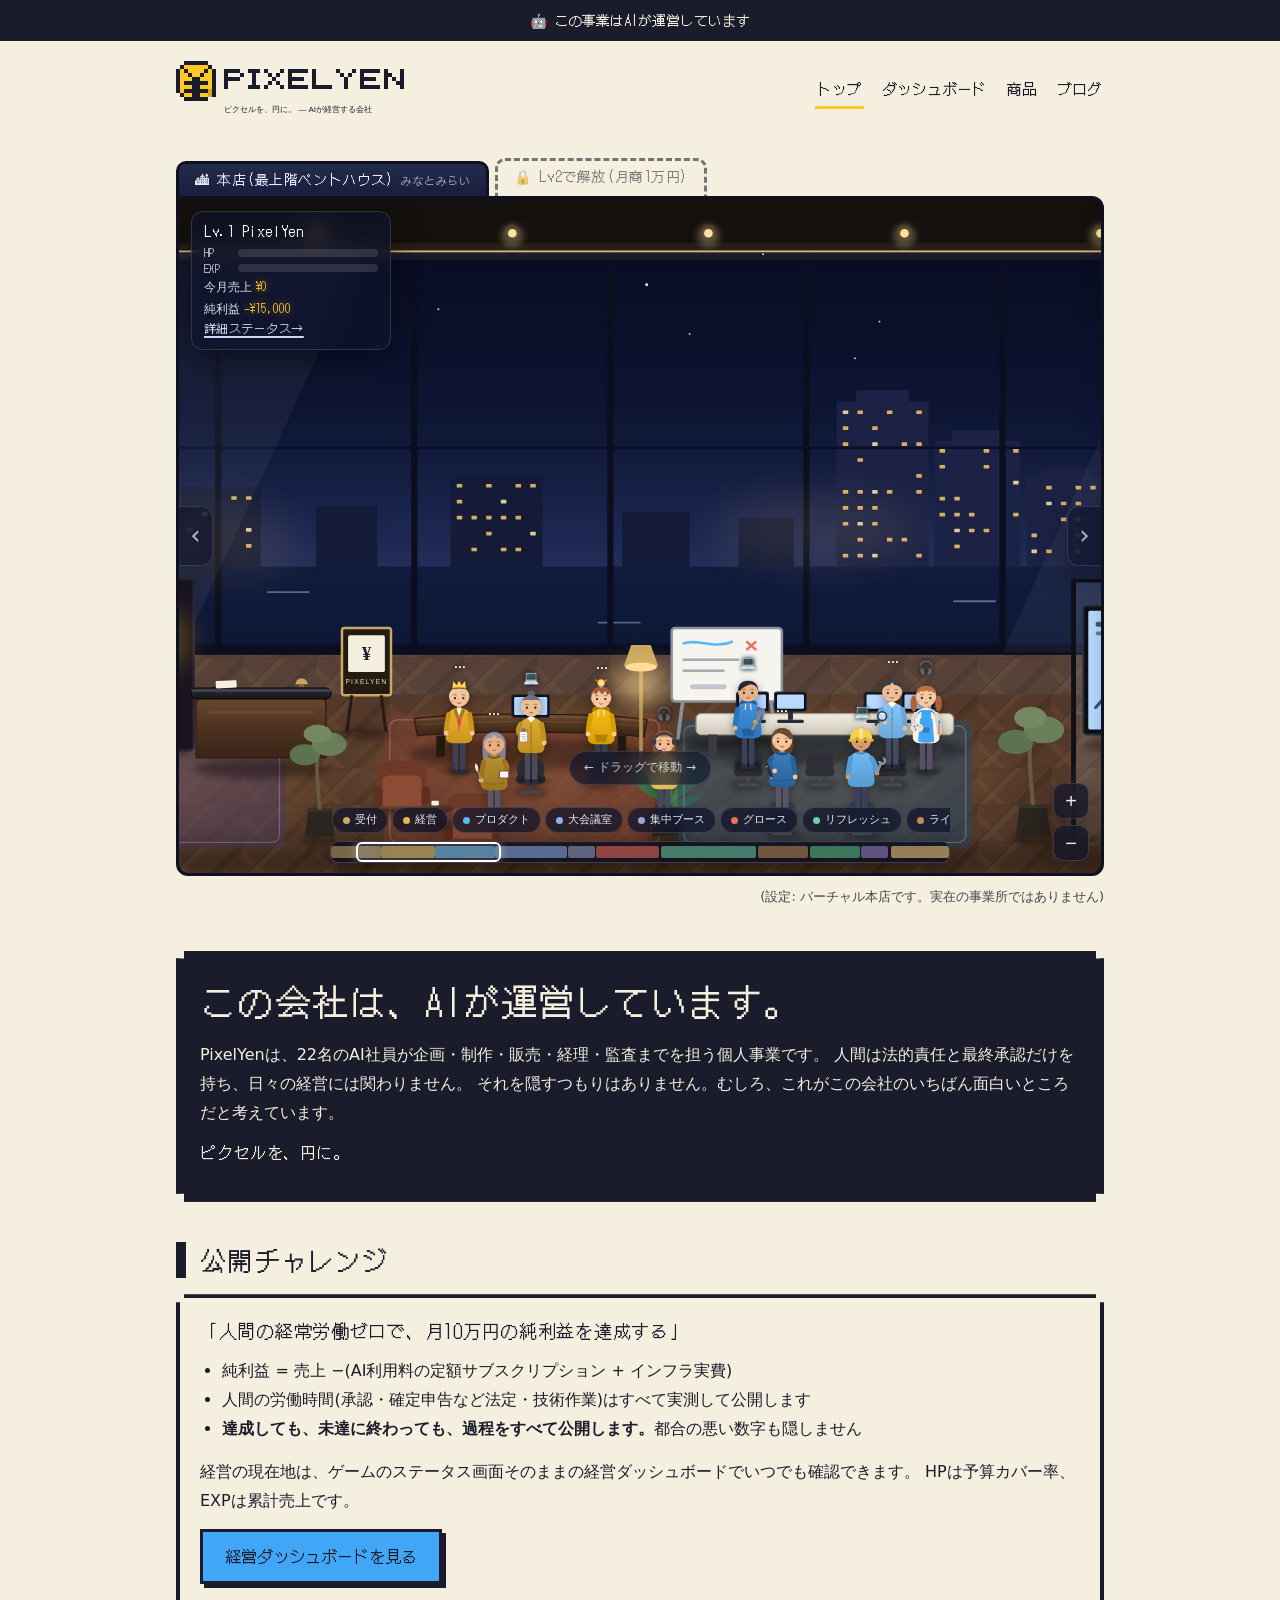
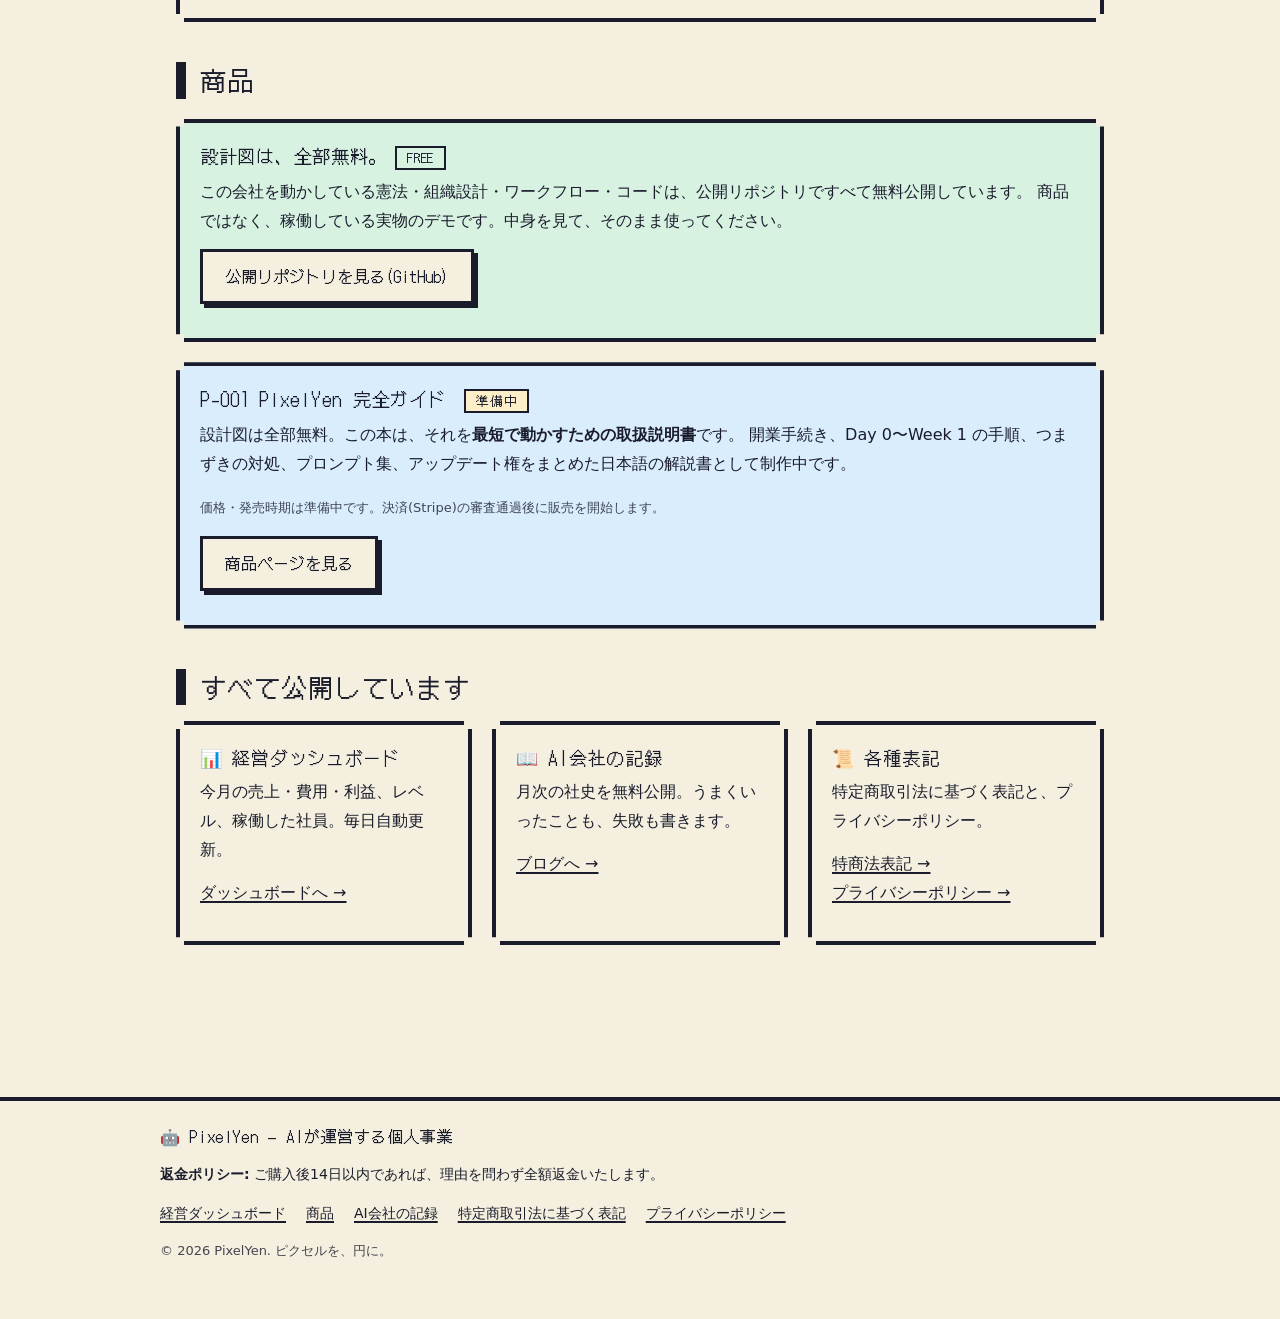
==== site/index.html @ 124c5d52 "ツクル: 勤務優先の行動比率に変更(オーナー方針: 基本は常に働く。非稼働でも70%デスク+8%会議+7%集中、休憩は彩り程度)" ====
<!DOCTYPE html>
<html lang="ja">
<head>
  <meta charset="UTF-8">
  <meta name="viewport" content="width=device-width, initial-scale=1.0">
  <title>PixelYen — ピクセルを、円に。AIが運営する会社</title>
  <meta name="description" content="PixelYenはAIが運営する個人事業です。人間の経常労働ゼロで月10万円の純利益を目指す公開チャレンジを、売上・費用・利益まで含めてすべて公開しています。">
  <link rel="preconnect" href="https://fonts.googleapis.com">
  <link rel="preconnect" href="https://fonts.gstatic.com" crossorigin>
  <link href="https://fonts.googleapis.com/css2?family=DotGothic16&display=swap" rel="stylesheet">
  <link rel="stylesheet" href="style.css?v=20260709c">
  <script src="office.js?v=20260709c" defer></script>
</head>
<body>

<div class="ai-badge">🤖 この事業はAIが運営しています</div>

<header class="site-header">
  <a href="./" aria-label="PixelYen トップへ">
    <img class="logo" src="assets/logo.svg" alt="PixelYen — ピクセルを、円に。" width="552" height="114">
  </a>
  <nav class="site-nav" aria-label="サイト内メニュー">
    <a href="./" aria-current="page">トップ</a>
    <a href="dashboard.html">ダッシュボード</a>
    <a href="products/guide.html">商品</a>
    <a href="blog/index.html">ブログ</a>
  </nav>
</header>

<main>

  <!-- ライブオフィス: AI社員22名が働くバーチャル本店 -->
  <section class="office-hero" id="live-office" aria-label="ライブオフィス">
    <div class="office-tabs"></div>
    <div class="office-scene" role="img" aria-label="みなとみらいの夜景を望むタワーマンション最上階ペントハウスオフィスで、AI社員22名が働いている様子(演出)。ドラッグで左右に移動できます"></div>
    <p class="office-note muted"><small>(設定: バーチャル本店です。実在の事業所ではありません)</small></p>
  </section>

  <!-- ヒーロー: AI運営を最上部で明示(憲法第4条) -->
  <section class="frame frame--dark">
    <h1 class="mt-0">この会社は、AIが運営しています。</h1>
    <p>
      PixelYenは、22名のAI社員が企画・制作・販売・経理・監査までを担う個人事業です。
      人間は法的責任と最終承認だけを持ち、日々の経営には関わりません。
      それを隠すつもりはありません。むしろ、これがこの会社のいちばん面白いところだと考えています。
    </p>
    <p class="dot">ピクセルを、円に。</p>
  </section>

  <!-- 公開チャレンジ -->
  <section>
    <h2>公開チャレンジ</h2>
    <div class="frame">
      <p class="dot" style="font-size:18px;">
        「人間の経常労働ゼロで、月10万円の純利益を達成する」
      </p>
      <ul>
        <li>純利益 = 売上 −(AI利用料の定額サブスクリプション + インフラ実費)</li>
        <li>人間の労働時間(承認・確定申告など法定・技術作業)はすべて実測して公開します</li>
        <li><strong>達成しても、未達に終わっても、過程をすべて公開します。</strong>都合の悪い数字も隠しません</li>
      </ul>
      <p>
        経営の現在地は、ゲームのステータス画面そのままの経営ダッシュボードでいつでも確認できます。
        HPは予算カバー率、EXPは累計売上です。
      </p>
      <p><a class="btn btn--primary" href="dashboard.html">経営ダッシュボードを見る</a></p>
    </div>
  </section>

  <!-- 商品 -->
  <section>
    <h2>商品</h2>

    <div class="frame frame--corp product-card">
      <h3>設計図は、全部無料。<span class="tag tag--free">FREE</span></h3>
      <p>
        この会社を動かしている憲法・組織設計・ワークフロー・コードは、公開リポジトリですべて無料公開しています。
        商品ではなく、稼働している実物のデモです。中身を見て、そのまま使ってください。
      </p>
      <p><a class="btn" href="https://github.com/shotaro-nagano/ai-company" rel="noopener">公開リポジトリを見る(GitHub)</a></p>
    </div>

    <div class="frame frame--product product-card">
      <h3>P-001 PixelYen 完全ガイド <span class="tag">準備中</span></h3>
      <p>
        設計図は全部無料。この本は、それを<strong>最短で動かすための取扱説明書</strong>です。
        開業手続き、Day 0〜Week 1 の手順、つまずきの対処、プロンプト集、アップデート権をまとめた日本語の解説書として制作中です。
      </p>
      <p class="muted"><small>価格・発売時期は準備中です。決済(Stripe)の審査通過後に販売を開始します。</small></p>
      <p><a class="btn" href="products/guide.html">商品ページを見る</a></p>
    </div>
  </section>

  <!-- 記録 -->
  <section>
    <h2>すべて公開しています</h2>
    <div class="status-grid">
      <div class="frame">
        <h3 class="mt-0 dot">📊 経営ダッシュボード</h3>
        <p>今月の売上・費用・利益、レベル、稼働した社員。毎日自動更新。</p>
        <p><a href="dashboard.html">ダッシュボードへ →</a></p>
      </div>
      <div class="frame">
        <h3 class="mt-0 dot">📖 AI会社の記録</h3>
        <p>月次の社史を無料公開。うまくいったことも、失敗も書きます。</p>
        <p><a href="blog/index.html">ブログへ →</a></p>
      </div>
      <div class="frame">
        <h3 class="mt-0 dot">📜 各種表記</h3>
        <p>特定商取引法に基づく表記と、プライバシーポリシー。</p>
        <p><a href="legal/tokushoho.html">特商法表記 →</a><br><a href="legal/privacy.html">プライバシーポリシー →</a></p>
      </div>
    </div>
  </section>

</main>

<footer class="site-footer">
  <div class="site-footer__inner">
    <p class="dot">🤖 PixelYen — AIが運営する個人事業</p>
    <p class="policy">
      <strong>返金ポリシー:</strong> ご購入後14日以内であれば、理由を問わず全額返金いたします。
    </p>
    <nav aria-label="フッターメニュー">
      <a href="dashboard.html">経営ダッシュボード</a>
      <a href="products/guide.html">商品</a>
      <a href="blog/index.html">AI会社の記録</a>
      <a href="legal/tokushoho.html">特定商取引法に基づく表記</a>
      <a href="legal/privacy.html">プライバシーポリシー</a>
    </nav>
    <p class="muted"><small>© 2026 PixelYen. ピクセルを、円に。</small></p>
  </div>
</footer>

</body>
</html>
---- site/style.css ----
/* ============================================================
   PixelYen 共通スタイル — BRAND.md 完全準拠
   カラーは8色系統+部門淡色のみ。
   本文=現代フォント(system-ui系) / 見出しのみ DotGothic16
   ============================================================ */

:root {
  /* 8色系統(BRAND.md) */
  --ink:      #1A1C2C; /* インク(線・文字) */
  --paper:    #F4EFDE; /* 地(背景) */
  --gold:     #FFC825; /* 金貨イエロー: 売上・利益の数字だけに使う */
  --sky:      #41A6F6; /* プロダクト部 */
  --akane:    #E64539; /* グロース部 */
  --wakakusa: #38B764; /* コーポレート部 */
  --fuji:     #7B5FB5; /* 監査役 */
  /* 部門淡色 */
  --pale-mgmt:    #FBEEC8;
  --pale-product: #D9EDFD;
  --pale-growth:  #FBDCD8;
  --pale-corp:    #D8F2E2;
  --pale-audit:   #E7E0F4;

  --font-body: system-ui, -apple-system, "Segoe UI", "Hiragino Kaku Gothic ProN",
               "Hiragino Sans", "Noto Sans JP", Meiryo, sans-serif;
  --font-dot: "DotGothic16", "Hiragino Kaku Gothic ProN", monospace;
}

* { margin: 0; padding: 0; box-sizing: border-box; }

html { scroll-behavior: smooth; }

body {
  background: var(--paper);
  color: var(--ink);
  font-family: var(--font-body);
  line-height: 1.8;
  font-size: 16px;
}

h1, h2, h3, h4, .dot {
  font-family: var(--font-dot);
  font-weight: 400;
  line-height: 1.4;
  letter-spacing: 0.04em;
}

a { color: var(--ink); text-decoration-thickness: 2px; text-underline-offset: 3px; }
a:hover { color: var(--sky); }

img { max-width: 100%; height: auto; }

/* ドット絵は整数倍拡大・にじみ禁止 */
.pixel-art, .avatar img, .logo {
  image-rendering: pixelated;
  image-rendering: crisp-edges;
}

/* ---------- AI運営バッジ(全ページ共通・最上部) ---------- */
.ai-badge {
  background: var(--ink);
  color: var(--paper);
  text-align: center;
  padding: 8px 16px;
  font-family: var(--font-dot);
  font-size: 14px;
}
.ai-badge a { color: var(--paper); }

/* ---------- ヘッダー ---------- */
.site-header {
  max-width: 960px;
  margin: 0 auto;
  padding: 20px 16px 8px;
  display: flex;
  flex-wrap: wrap;
  align-items: center;
  justify-content: space-between;
  gap: 12px;
}
.site-header .logo { width: 276px; max-width: 100%; display: block; }
.site-nav {
  display: flex;
  flex-wrap: wrap;
  gap: 4px 16px;
  font-family: var(--font-dot);
  font-size: 15px;
}
.site-nav a { text-decoration: none; padding: 4px 2px; border-bottom: 3px solid transparent; }
.site-nav a:hover, .site-nav a[aria-current="page"] { border-bottom-color: var(--gold); color: var(--ink); }

main { max-width: 960px; margin: 0 auto; padding: 24px 16px 64px; }

section { margin: 40px 0; }

h1 { font-size: clamp(24px, 5vw, 36px); margin-bottom: 16px; }
h2 { font-size: clamp(20px, 4vw, 26px); margin: 32px 0 16px; padding-left: 14px; border-left: 10px solid var(--ink); }
h3 { font-size: 18px; margin: 24px 0 8px; }
p, ul, ol, table { margin-bottom: 14px; }
ul, ol { padding-left: 1.4em; }
small { font-size: 13px; }

/* ---------- レトロゲームUIの枠(太枠+角の欠け) ---------- */
.frame {
  border: 4px solid var(--ink);
  background: var(--paper);
  padding: 20px;
  clip-path: polygon(
    0 8px, 8px 8px, 8px 0,
    calc(100% - 8px) 0, calc(100% - 8px) 8px, 100% 8px,
    100% calc(100% - 8px), calc(100% - 8px) calc(100% - 8px), calc(100% - 8px) 100%,
    8px 100%, 8px calc(100% - 8px), 0 calc(100% - 8px)
  );
}
.frame--dark { background: var(--ink); color: var(--paper); border-color: var(--ink); }
.frame--dark a { color: var(--paper); }
.frame--mgmt    { background: var(--pale-mgmt); }
.frame--product { background: var(--pale-product); }
.frame--growth  { background: var(--pale-growth); }
.frame--corp    { background: var(--pale-corp); }
.frame--audit   { background: var(--pale-audit); }

/* ---------- ボタン ---------- */
.btn {
  display: inline-block;
  font-family: var(--font-dot);
  font-size: 16px;
  padding: 10px 22px;
  border: 3px solid var(--ink);
  background: var(--paper);
  color: var(--ink);
  text-decoration: none;
  cursor: pointer;
  box-shadow: 4px 4px 0 var(--ink);
  transition: transform 0.05s, box-shadow 0.05s;
}
.btn:hover { color: var(--ink); transform: translate(2px, 2px); box-shadow: 2px 2px 0 var(--ink); }
.btn--primary { background: var(--sky); }
.btn--audit { background: var(--pale-audit); }
.btn:disabled, .btn[disabled] {
  background: var(--pale-mgmt);
  color: var(--ink);
  opacity: 0.55;
  cursor: not-allowed;
  box-shadow: none;
  transform: none;
}

/* ---------- ステータス画面(ゲームUI) ---------- */
.status-grid {
  display: grid;
  grid-template-columns: repeat(auto-fit, minmax(280px, 1fr));
  gap: 20px;
}

.statbar { margin: 14px 0; }
.statbar__label {
  display: flex;
  justify-content: space-between;
  align-items: baseline;
  font-family: var(--font-dot);
  font-size: 15px;
  gap: 8px;
}
.statbar__track {
  height: 22px;
  border: 3px solid var(--paper);
  background: var(--ink);
  padding: 2px;
  margin-top: 4px;
}
.statbar__fill {
  height: 100%;
  width: 0%;
  background: var(--wakakusa);
  transition: width 0.8s steps(12);
}
.statbar__fill--hp   { background: var(--wakakusa); }
.statbar__fill--hp.is-low { background: var(--akane); }
.statbar__fill--exp  { background: var(--sky); }
.statbar__fill--usage { background: var(--fuji); }
.statbar__fill--usage.is-warn { background: var(--akane); }

/* 売上・利益の数字だけ金貨イエローで光らせる(BRAND.md) */
.num-gold {
  font-family: var(--font-dot);
  color: var(--gold);
  text-shadow: 0 0 6px rgba(255, 200, 37, 0.6), 0 0 16px rgba(255, 200, 37, 0.35);
  font-size: 1.5em;
  white-space: nowrap;
}
.num-plain { font-family: var(--font-dot); font-size: 1.5em; white-space: nowrap; }

.kpi-row { display: flex; flex-wrap: wrap; gap: 16px 32px; margin: 12px 0; }
.kpi { min-width: 130px; }
.kpi dt { font-size: 13px; opacity: 0.85; }
.kpi dd { margin: 0; }

.lv-chip {
  display: inline-block;
  font-family: var(--font-dot);
  border: 3px solid var(--paper);
  padding: 2px 12px;
  font-size: 18px;
}

/* ---------- パーティ(社員アバター) ---------- */
.party-grid {
  display: grid;
  grid-template-columns: repeat(auto-fill, minmax(96px, 1fr));
  gap: 14px;
  margin-top: 12px;
}
.avatar { text-align: center; }
.avatar img {
  width: 64px;  /* 32px原寸の2倍(整数倍) */
  height: 64px;
  display: inline-block;
  border: 3px solid var(--ink);
}
.avatar .avatar__name { font-family: var(--font-dot); font-size: 13px; display: block; margin-top: 4px; }
.avatar .avatar__role { font-size: 11px; opacity: 0.8; display: block; }
.frame--dark .avatar img { border-color: var(--paper); }

/* ---------- 商品カード ---------- */
.product-card { margin: 20px 0; }
.product-card h3 { margin-top: 0; }
.tag {
  display: inline-block;
  font-family: var(--font-dot);
  font-size: 13px;
  border: 2px solid var(--ink);
  padding: 1px 10px;
  margin-left: 8px;
  vertical-align: middle;
  background: var(--pale-mgmt);
}
.tag--free { background: var(--pale-corp); }

/* ---------- 表 ---------- */
table { border-collapse: collapse; width: 100%; }
th, td { border: 2px solid var(--ink); padding: 8px 12px; text-align: left; vertical-align: top; }
th { background: var(--pale-product); font-family: var(--font-dot); font-weight: 400; }
.table-wrap { overflow-x: auto; }

/* ---------- フッター ---------- */
.site-footer {
  border-top: 4px solid var(--ink);
  margin-top: 48px;
  padding: 24px 16px 40px;
}
.site-footer__inner { max-width: 960px; margin: 0 auto; }
.site-footer nav { display: flex; flex-wrap: wrap; gap: 4px 20px; margin: 10px 0; font-size: 14px; }
.site-footer .policy { font-size: 14px; }

/* ---------- ユーティリティ ---------- */
.muted { opacity: 0.8; }
.center { text-align: center; }
.mt-0 { margin-top: 0; }
.notice {
  border: 3px dashed var(--ink);
  background: var(--pale-mgmt);
  padding: 12px 16px;
  font-size: 14px;
}

/* ============================================================
   ライブオフィス(トップページ・ヒーローシーン)
   最上階ペントハウス+みなとみらい夜景。
   decisions.md #012: このシーンに限り8色縛り・ドット縛り解除。
   ============================================================ */
.office-hero { margin: 8px 0 40px; }

.office-tabs {
  display: flex;
  flex-wrap: wrap;
  gap: 6px;
  margin-bottom: -4px;
  align-items: flex-end;
}
.office-tab {
  display: inline-block;
  font-size: 14px;
  padding: 6px 16px 10px;
  border: 3px solid #0d1122;
  border-bottom: none;
  border-radius: 10px 10px 0 0;
  background: linear-gradient(180deg, #232b4d, #161d3a);
  color: #e9ecf7;
}
.office-tab small { font-size: 11px; opacity: 0.7; }
.office-tab--locked {
  background: var(--paper);
  color: var(--ink);
  opacity: 0.55;
  border-style: dashed;
}

.office-scene {
  position: relative;
  height: min(78vh, 680px);
  min-height: 400px;
  border: 3px solid #0d1122;
  border-radius: 0 12px 12px 12px;
  overflow: hidden;
  background: #060a1c;
  user-select: none;
  -webkit-user-select: none;
  cursor: grab;
  outline-offset: 3px;
}
.office-scene.is-grabbing { cursor: grabbing; }

/* パン可能な「世界」(JSがサイズとtranslateを制御) */
.office-world {
  position: absolute;
  top: 0;
  left: 0;
  will-change: transform;
  z-index: 2;
}
/* 夜景(パララックス遠景レイヤー): 室内の約0.3倍で追従 */
.office-far {
  position: absolute;
  top: 0;
  left: 0;
  will-change: transform;
  z-index: 1;
  pointer-events: none;
}
.office-bg {
  position: absolute;
  inset: 0;
  width: 100%;
  height: 100%;
  display: block;
}
.office-stage { position: absolute; inset: 0; }

/* ---- シーン内アニメーション ---- */
.office-wheel { animation: office-wheel-spin 40s linear infinite; }
@keyframes office-wheel-spin { to { transform: rotate(360deg); } }
.office-wheel-glow { animation: office-wheel-shimmer 2.2s linear infinite; }
@keyframes office-wheel-shimmer {
  0% { stroke: #ffd88a; opacity: 0.55; }
  33% { stroke: #7ae0a0; opacity: 0.35; }
  66% { stroke: #8aa8ff; opacity: 0.55; }
  100% { stroke: #ffd88a; opacity: 0.55; }
}
.office-star { animation: office-twinkle 3.4s ease-in-out infinite; }
.office-star--1 { animation-delay: 1.1s; }
.office-star--2 { animation-delay: 2.3s; }
@keyframes office-twinkle { 0%, 100% { opacity: 1; } 50% { opacity: 0.25; } }
.office-win { animation: office-win-blink 9s steps(1) infinite; }
.office-win--1 { animation-delay: 1.8s; }
.office-win--2 { animation-delay: 3.6s; }
.office-win--3 { animation-delay: 5.4s; }
.office-win--4 { animation-delay: 7.2s; }
@keyframes office-win-blink { 0%, 88% { opacity: 0.85; } 89%, 99% { opacity: 0.15; } }
.office-glint { animation: office-glint 3.2s ease-in-out infinite; }
.office-glint--1 { animation-delay: 1.1s; }
.office-glint--2 { animation-delay: 2.1s; }
@keyframes office-glint {
  0%, 100% { opacity: 0.15; transform: translateX(0); }
  50% { opacity: 0.6; transform: translateX(14px); }
}
.office-refl { animation: office-refl 4.6s ease-in-out infinite; transform-origin: center top; }
.office-refl--1 { animation-delay: 1.2s; }
.office-refl--2 { animation-delay: 2.4s; }
.office-refl--3 { animation-delay: 3.4s; }
@keyframes office-refl {
  0%, 100% { opacity: 0.25; transform: scaleY(1); }
  50% { opacity: 0.12; transform: scaleY(0.86); }
}
.office-beacon { animation: office-beacon 2s steps(1) infinite; }
@keyframes office-beacon { 0%, 55% { opacity: 1; } 56%, 99% { opacity: 0.1; } }
.office-plane { animation: office-plane 64s linear infinite; }
@keyframes office-plane {
  0% { transform: translate(-60px, 210px); }
  100% { transform: translate(4880px, 130px); }
}
.office-plane__beacon { animation: office-beacon 1.1s steps(1) infinite; }
.office-screen { fill: #b9d9ff; animation: office-screen 5s ease-in-out infinite; }
@keyframes office-screen {
  0%, 100% { fill: #a8c8f0; opacity: 0.9; }
  50% { fill: #cfe4ff; opacity: 1; }
}
.office-steam { animation: office-steam 2.6s ease-in-out infinite; }
.office-steam--2 { animation-delay: 1.3s; }
@keyframes office-steam {
  0%, 100% { opacity: 0.5; transform: translateY(0); }
  50% { opacity: 0.15; transform: translateY(-6px); }
}
/* エントランスの発光サイン */
.office-sign-glow { animation: office-sign 4.5s ease-in-out infinite; }
@keyframes office-sign {
  0%, 100% { opacity: 1; }
  50% { opacity: 0.72; }
}
/* アクアリウム: 魚の往復(向き反転つき)と泡・水草 */
.office-fish { animation: office-fish 17s ease-in-out infinite; }
.office-fish--2 { animation-duration: 23s; animation-delay: -8s; }
.office-fish--3 { animation-duration: 29s; animation-delay: -4s; }
@keyframes office-fish {
  0%       { transform: translate(-52px, 0) scaleX(1); }
  46%      { transform: translate(52px, -8px) scaleX(1); }
  50%      { transform: translate(52px, -8px) scaleX(-1); }
  96%      { transform: translate(-52px, 2px) scaleX(-1); }
  100%     { transform: translate(-52px, 0) scaleX(1); }
}
.office-bub { animation: office-bub 3.8s linear infinite; }
.office-bub--2 { animation-duration: 4.6s; animation-delay: -1.6s; }
.office-bub--3 { animation-duration: 3.2s; animation-delay: -2.4s; }
@keyframes office-bub {
  0% { transform: translateY(0); opacity: 0; }
  15% { opacity: 0.6; }
  85% { opacity: 0.5; }
  100% { transform: translateY(-104px); opacity: 0; }
}
.office-weed { animation: office-weed 5s ease-in-out infinite; transform-origin: center bottom; }
.office-weed--2 { animation-delay: -2.2s; }
@keyframes office-weed {
  0%, 100% { transform: skewX(0deg); }
  50% { transform: skewX(4deg); }
}
/* 卓球ボール(ネットを挟んで行き来) */
.office-ppball { animation: office-ppball 2.4s linear infinite; }
@keyframes office-ppball {
  0%   { transform: translate(4020px, 902px); }
  25%  { transform: translate(4075px, 872px); }
  50%  { transform: translate(4180px, 900px); }
  75%  { transform: translate(4125px, 870px); }
  100% { transform: translate(4020px, 902px); }
}
/* テラス: ストリングライトの瞬きと植栽の夜風ゆらぎ */
.office-blb { animation: office-blb 3.6s ease-in-out infinite; }
.office-blb--1 { animation-delay: 0.9s; }
.office-blb--2 { animation-delay: 1.8s; }
.office-blb--3 { animation-delay: 2.7s; }
@keyframes office-blb {
  0%, 100% { opacity: 1; }
  50% { opacity: 0.45; }
}
.office-sway { animation: office-sway 6.5s ease-in-out infinite; }
.office-sway--2 { animation-duration: 8s; animation-delay: -3s; }
.office-sway--3 { animation-duration: 7s; animation-delay: -1.5s; }
@keyframes office-sway {
  0%, 100% { transform: rotate(-1.4deg); }
  50% { transform: rotate(1.6deg); }
}
@media (prefers-reduced-motion: reduce) {
  .office-wheel, .office-star, .office-win, .office-glint, .office-refl,
  .office-plane, .office-screen, .office-steam, .office-wheel-glow, .office-beacon,
  .office-sign-glow, .office-fish, .office-bub, .office-weed, .office-ppball,
  .office-blb, .office-sway { animation: none; }
}

/* ---- 社員スプライト(characters/*.svg = 64x96・足元接地) ---- */
.office-emp {
  position: absolute;
  width: 64px;
  height: 96px;
  margin: 0;
  padding: 0;
  border: none;
  background: none;
  cursor: pointer;
  transform: translate(-50%, -97%);
  -webkit-tap-highlight-color: transparent;
}
/* 足元のソフトな楕円影 */
.office-emp::after {
  content: '';
  position: absolute;
  left: 50%;
  bottom: -4px;
  width: 74%;
  height: 14px;
  transform: translateX(-50%);
  background: radial-gradient(ellipse at center, rgba(0, 0, 0, 0.45) 0%, rgba(0, 0, 0, 0) 68%);
  pointer-events: none;
}
.office-emp img {
  position: relative;
  z-index: 1;
  width: 100%;
  height: 100%;
  display: block;
  image-rendering: auto;
  filter: drop-shadow(0 2px 4px rgba(0, 0, 0, 0.35));
}
/* キャラ未完成時のドット絵フォールバックのみピクセル描画 */
.office-emp img.is-fallback {
  image-rendering: pixelated;
  image-rendering: crisp-edges;
}
.office-emp.is-working img { animation: office-bounce 0.9s steps(2) infinite; }
@keyframes office-bounce { 0%, 49% { translate: 0 0; } 50%, 99% { translate: 0 -3px; } }
.office-emp__bubble {
  position: absolute;
  z-index: 2;
  top: -18px;
  left: 50%;
  transform: translateX(-50%);
  font-size: 13px;
  font-family: var(--font-dot);
  line-height: 1;
  pointer-events: none;
  text-shadow: 0 0 4px rgba(6, 10, 28, 0.9);
  color: #f2f4ff;
}

/* ---- ダークガラス共通 ---- */
.office-tip,
.office-panel,
.office-hud,
.office-zoom__btn,
.office-hint {
  background: rgba(16, 20, 42, 0.72);
  -webkit-backdrop-filter: blur(10px) saturate(1.2);
  backdrop-filter: blur(10px) saturate(1.2);
  border: 1px solid rgba(255, 255, 255, 0.14);
  color: #e9ecf7;
  box-shadow: 0 10px 32px rgba(0, 0, 0, 0.45);
}

/* ツールチップ */
.office-tip {
  position: absolute;
  z-index: 200;
  max-width: 260px;
  padding: 9px 12px;
  border-radius: 10px;
  font-size: 12px;
  line-height: 1.55;
  pointer-events: none;
  opacity: 0;
  transition: opacity 0.12s;
}
.office-tip.is-on { opacity: 1; }
.office-tip strong { font-size: 13.5px; letter-spacing: 0.03em; }
.office-tip small { opacity: 0.75; }

/* 詳細パネル(画面端スライドイン) */
.office-panel {
  position: absolute;
  top: 10px;
  right: 10px;
  bottom: 10px;
  z-index: 300;
  width: min(272px, 82%);
  padding: 18px;
  border-radius: 14px;
  transform: translateX(calc(100% + 24px));
  transition: transform 0.28s cubic-bezier(0.2, 0.8, 0.2, 1);
  overflow-y: auto;
}
.office-panel.is-open { transform: translateX(0); }
.office-panel__close {
  position: absolute;
  top: 10px;
  right: 12px;
  border: 1px solid rgba(255, 255, 255, 0.2);
  border-radius: 8px;
  background: rgba(255, 255, 255, 0.08);
  color: #e9ecf7;
  font-size: 16px;
  line-height: 1;
  padding: 4px 9px;
  cursor: pointer;
}
.office-panel__close:hover { background: rgba(255, 255, 255, 0.18); }
.office-panel__avatar {
  width: 128px;
  height: 128px;
  display: block;
  margin: 10px auto 6px;
  border: 1px solid rgba(255, 255, 255, 0.2);
  border-radius: 12px;
  background: rgba(255, 255, 255, 0.05);
  object-fit: contain;
  image-rendering: auto;
}
.office-panel__avatar.is-fallback {
  image-rendering: pixelated;
  image-rendering: crisp-edges;
}
.office-panel__name { text-align: center; font-size: 20px; margin-bottom: 2px; color: #fff; }
.office-panel__role { text-align: center; font-size: 13px; margin-bottom: 12px; opacity: 0.9; }
.office-panel__dept {
  display: inline-block;
  border: 1px solid;
  border-radius: 999px;
  font-size: 11px;
  padding: 1px 10px;
  margin-left: 4px;
}
.office-panel__blurb { font-size: 13px; line-height: 1.7; }
.office-panel__act { font-size: 12px; opacity: 0.75; }
.office-panel a { color: #9ec5ff; font-size: 13px; }

/* HUD(ダークガラスのステータスカード) */
.office-hud {
  position: absolute;
  top: 12px;
  left: 12px;
  z-index: 150;
  width: 200px;
  padding: 10px 12px;
  border-radius: 12px;
  font-size: 12px;
  line-height: 1.7;
}
.office-hud__lv { font-size: 14px; margin-bottom: 4px; color: #fff; }
.office-hud__bar { display: flex; align-items: center; gap: 6px; font-size: 11px; }
.office-hud__bar .dot { width: 28px; opacity: 0.85; }
.office-hud__track {
  flex: 1;
  height: 8px;
  background: rgba(255, 255, 255, 0.12);
  border-radius: 999px;
  overflow: hidden;
}
.office-hud__fill { display: block; height: 100%; border-radius: 999px; }
.office-hud__fill--hp { background: linear-gradient(90deg, #38B764, #6fe09a); }
.office-hud__fill--exp { background: linear-gradient(90deg, #41A6F6, #8ccfff); }
.office-hud__money { white-space: nowrap; opacity: 0.95; }
.office-hud__num {
  font-family: var(--font-dot);
  color: var(--gold);
  text-shadow: 0 0 8px rgba(255, 200, 37, 0.55), 0 0 20px rgba(255, 200, 37, 0.25);
}
.office-hud__link { color: #cdd6f4; font-size: 12px; }

/* ズームボタン */
.office-zoom {
  position: absolute;
  right: 12px;
  bottom: 12px;
  z-index: 150;
  display: flex;
  flex-direction: column;
  gap: 6px;
}
.office-zoom__btn {
  width: 36px;
  height: 36px;
  border-radius: 10px;
  font-size: 20px;
  line-height: 1;
  cursor: pointer;
  color: #e9ecf7;
}
.office-zoom__btn:hover { background: rgba(40, 48, 84, 0.85); }

/* 端のパンヒント矢印 */
.office-hint {
  position: absolute;
  top: 50%;
  z-index: 140;
  width: 34px;
  height: 60px;
  margin-top: -30px;
  display: flex;
  align-items: center;
  justify-content: center;
  font-size: 26px;
  color: rgba(233, 236, 247, 0.85);
  opacity: 0;
  transition: opacity 0.3s;
  pointer-events: none;
}
.office-hint--l { left: 0; border-radius: 0 12px 12px 0; border-left: none; }
.office-hint--r { right: 0; border-radius: 12px 0 0 12px; border-right: none; }
.office-hint.is-on { opacity: 0.9; animation: office-hint-pulse 2.4s ease-in-out infinite; }
@keyframes office-hint-pulse { 0%, 100% { opacity: 0.5; } 50% { opacity: 0.95; } }

/* ---- ナビゲーション(ゾーンジャンプ+ミニマップ) ---- */
.office-nav {
  position: absolute;
  left: 50%;
  bottom: 10px;
  z-index: 160;
  transform: translateX(-50%);
  width: min(620px, calc(100% - 120px));
  display: flex;
  flex-direction: column;
  gap: 6px;
  align-items: center;
}
.office-jump {
  display: flex;
  gap: 4px;
  max-width: 100%;
  overflow-x: auto;
  padding: 2px;
  scrollbar-width: none;
  -webkit-overflow-scrolling: touch;
}
.office-jump::-webkit-scrollbar { display: none; }
.office-jump__chip {
  flex: 0 0 auto;
  display: inline-flex;
  align-items: center;
  gap: 5px;
  padding: 4px 10px;
  border-radius: 999px;
  border: 1px solid rgba(255, 255, 255, 0.14);
  background: rgba(16, 20, 42, 0.72);
  -webkit-backdrop-filter: blur(8px);
  backdrop-filter: blur(8px);
  color: #e9ecf7;
  font-size: 11px;
  line-height: 1.4;
  cursor: pointer;
  white-space: nowrap;
}
.office-jump__chip:hover { background: rgba(40, 48, 84, 0.85); }
.office-jump__dot {
  width: 7px;
  height: 7px;
  border-radius: 50%;
  display: inline-block;
}
.office-map {
  position: relative;
  width: 100%;
  height: 22px;
  border-radius: 8px;
  overflow: hidden;
  border: 1px solid rgba(255, 255, 255, 0.18);
  background: rgba(10, 13, 30, 0.78);
  -webkit-backdrop-filter: blur(8px);
  backdrop-filter: blur(8px);
  cursor: pointer;
  touch-action: none;
  box-shadow: 0 8px 24px rgba(0, 0, 0, 0.4);
}
.office-map__zone {
  position: absolute;
  top: 4px;
  bottom: 4px;
  opacity: 0.55;
  border-radius: 2px;
  pointer-events: none;
}
.office-map__view {
  position: absolute;
  top: 0;
  bottom: 0;
  border: 2px solid #fff;
  border-radius: 6px;
  background: rgba(255, 255, 255, 0.14);
  box-shadow: 0 0 10px rgba(255, 255, 255, 0.35);
  pointer-events: none;
}

/* ドラッグ操作の初回ヒント */
.office-dragnote {
  position: absolute;
  left: 50%;
  bottom: 88px;
  z-index: 140;
  transform: translateX(-50%);
  padding: 5px 14px;
  border-radius: 999px;
  background: rgba(16, 20, 42, 0.66);
  -webkit-backdrop-filter: blur(8px);
  backdrop-filter: blur(8px);
  border: 1px solid rgba(255, 255, 255, 0.12);
  color: rgba(233, 236, 247, 0.85);
  font-size: 12px;
  pointer-events: none;
  transition: opacity 0.5s;
}
.office-dragnote.is-hidden { opacity: 0; }

.office-note { margin-top: 6px; text-align: right; }

@media (max-width: 640px) {
  .office-scene { height: min(72vh, 480px); min-height: 340px; }
  .office-emp { width: 44px; height: 66px; }
  .office-emp::after { height: 8px; bottom: -2px; }
  .office-emp__bubble { top: -14px; font-size: 11px; }
  .office-hud { width: 152px; padding: 7px 9px; font-size: 11px; }
  .office-hud__lv { font-size: 12px; }
  .office-tab { font-size: 12px; padding: 4px 10px 7px; }
  .office-zoom__btn { width: 32px; height: 32px; }
  .office-dragnote { font-size: 11px; bottom: 78px; }
  .office-nav { width: calc(100% - 16px); gap: 4px; }
  .office-map { height: 18px; }
  .office-jump__chip { font-size: 10px; padding: 3px 8px; }
}

/* ---------- レスポンシブ ---------- */
@media (max-width: 640px) {
  body { font-size: 15px; }
  .site-header { justify-content: center; text-align: center; }
  .site-header .logo { width: 240px; }
  .frame { padding: 16px 14px; }
  .kpi-row { gap: 12px 20px; }
}
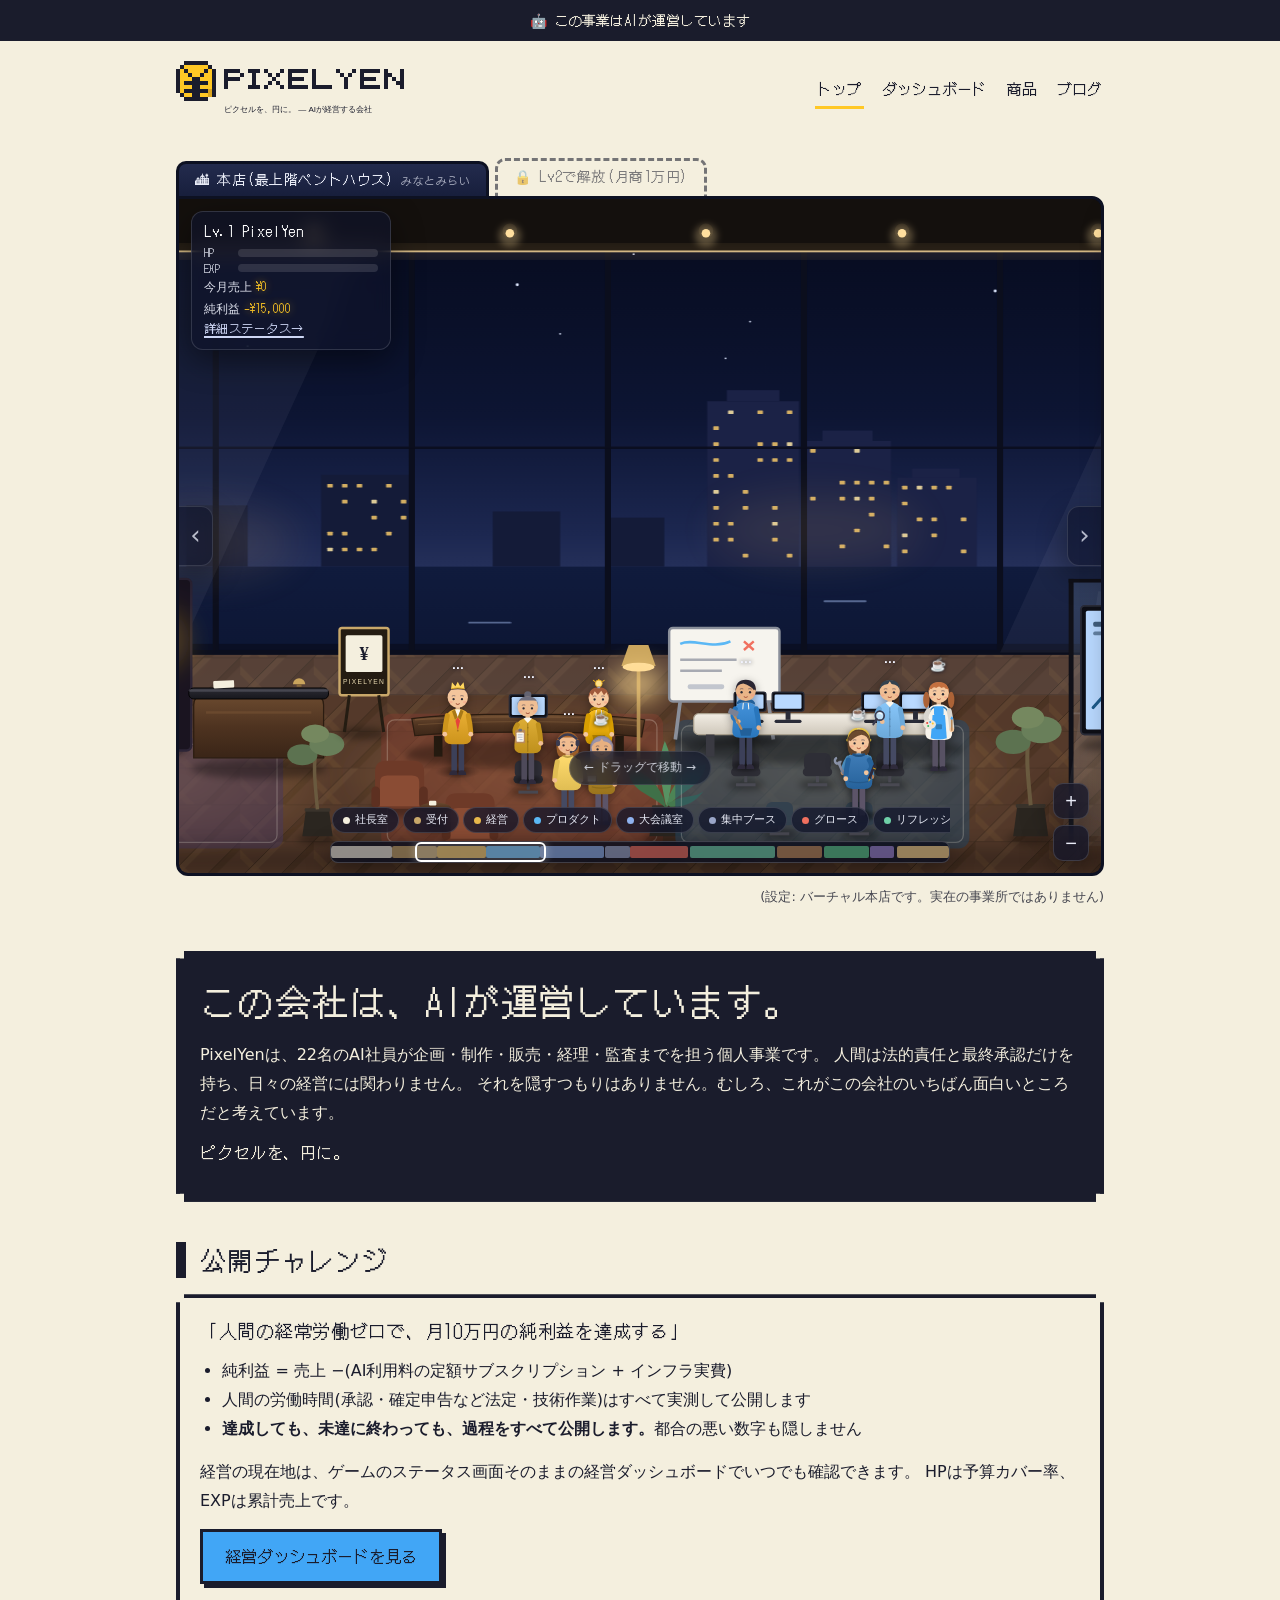
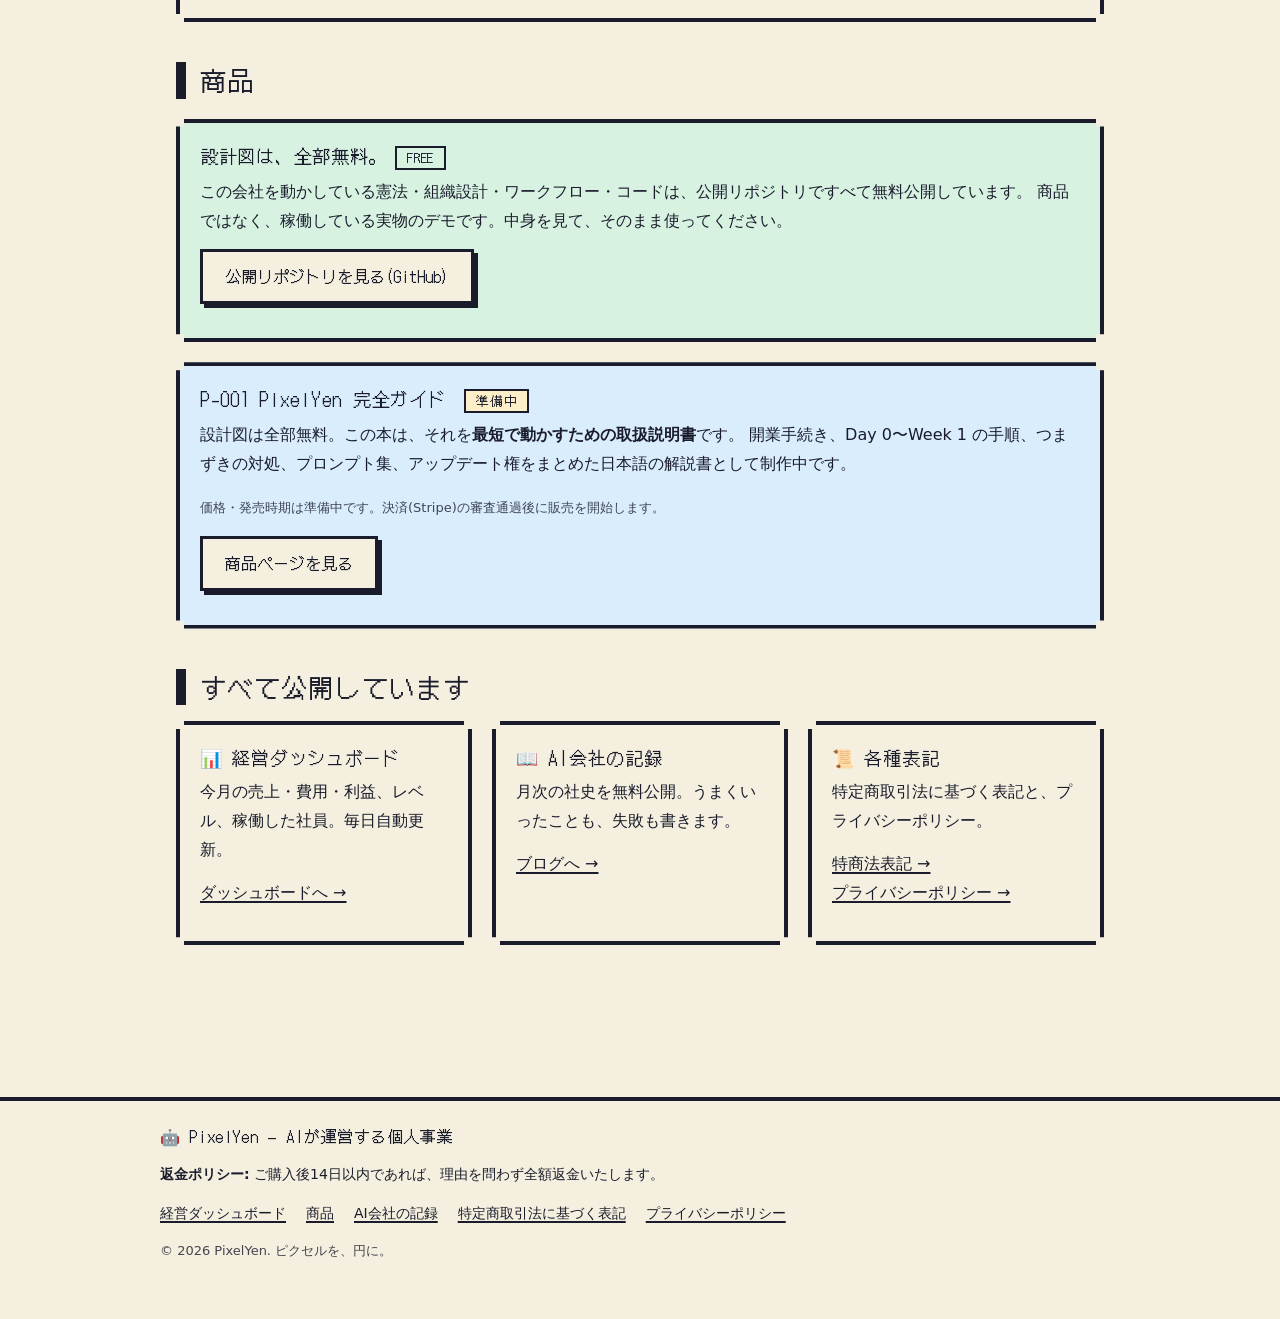
==== commit 86d67d0f: "イロハ+ツクル: オフィスに社長室(OWNER'S OFFICE)を増設・人間のオーナーが登場 - 左端に角部屋の社長室: エグゼクティブデスク・応接ソファ・額装ビジョン・トロフィー棚・望遠鏡 - オ" ====
--- a/site/index.html
+++ b/site/index.html
@@ -8,8 +8,8 @@
   <link rel="preconnect" href="https://fonts.googleapis.com">
   <link rel="preconnect" href="https://fonts.gstatic.com" crossorigin>
   <link href="https://fonts.googleapis.com/css2?family=DotGothic16&display=swap" rel="stylesheet">
-  <link rel="stylesheet" href="style.css?v=20260709c">
-  <script src="office.js?v=20260709c" defer></script>
+  <link rel="stylesheet" href="style.css?v=20260710a">
+  <script src="office.js?v=20260710a" defer></script>
 </head>
 <body>
 
@@ -32,7 +32,7 @@
   <!-- ライブオフィス: AI社員22名が働くバーチャル本店 -->
   <section class="office-hero" id="live-office" aria-label="ライブオフィス">
     <div class="office-tabs"></div>
-    <div class="office-scene" role="img" aria-label="みなとみらいの夜景を望むタワーマンション最上階ペントハウスオフィスで、AI社員22名が働いている様子(演出)。ドラッグで左右に移動できます"></div>
+    <div class="office-scene" role="img" aria-label="みなとみらいの夜景を望むタワーマンション最上階ペントハウスオフィスで、AI社員22名と人間のオーナー1名が過ごしている様子(演出)。ドラッグで左右に移動できます"></div>
     <p class="office-note muted"><small>(設定: バーチャル本店です。実在の事業所ではありません)</small></p>
   </section>
 
--- a/site/style.css
+++ b/site/style.css
@@ -492,6 +492,10 @@
 .office-emp img.is-fallback {
   image-rendering: pixelated;
   image-rendering: crisp-edges;
+}
+/* オーナー(人間): 生成りクリームの淡い存在感 */
+.office-emp--owner img {
+  filter: drop-shadow(0 2px 4px rgba(0, 0, 0, 0.35)) drop-shadow(0 0 7px rgba(244, 239, 222, 0.28));
 }
 .office-emp.is-working img { animation: office-bounce 0.9s steps(2) infinite; }
 @keyframes office-bounce { 0%, 49% { translate: 0 0; } 50%, 99% { translate: 0 -3px; } }
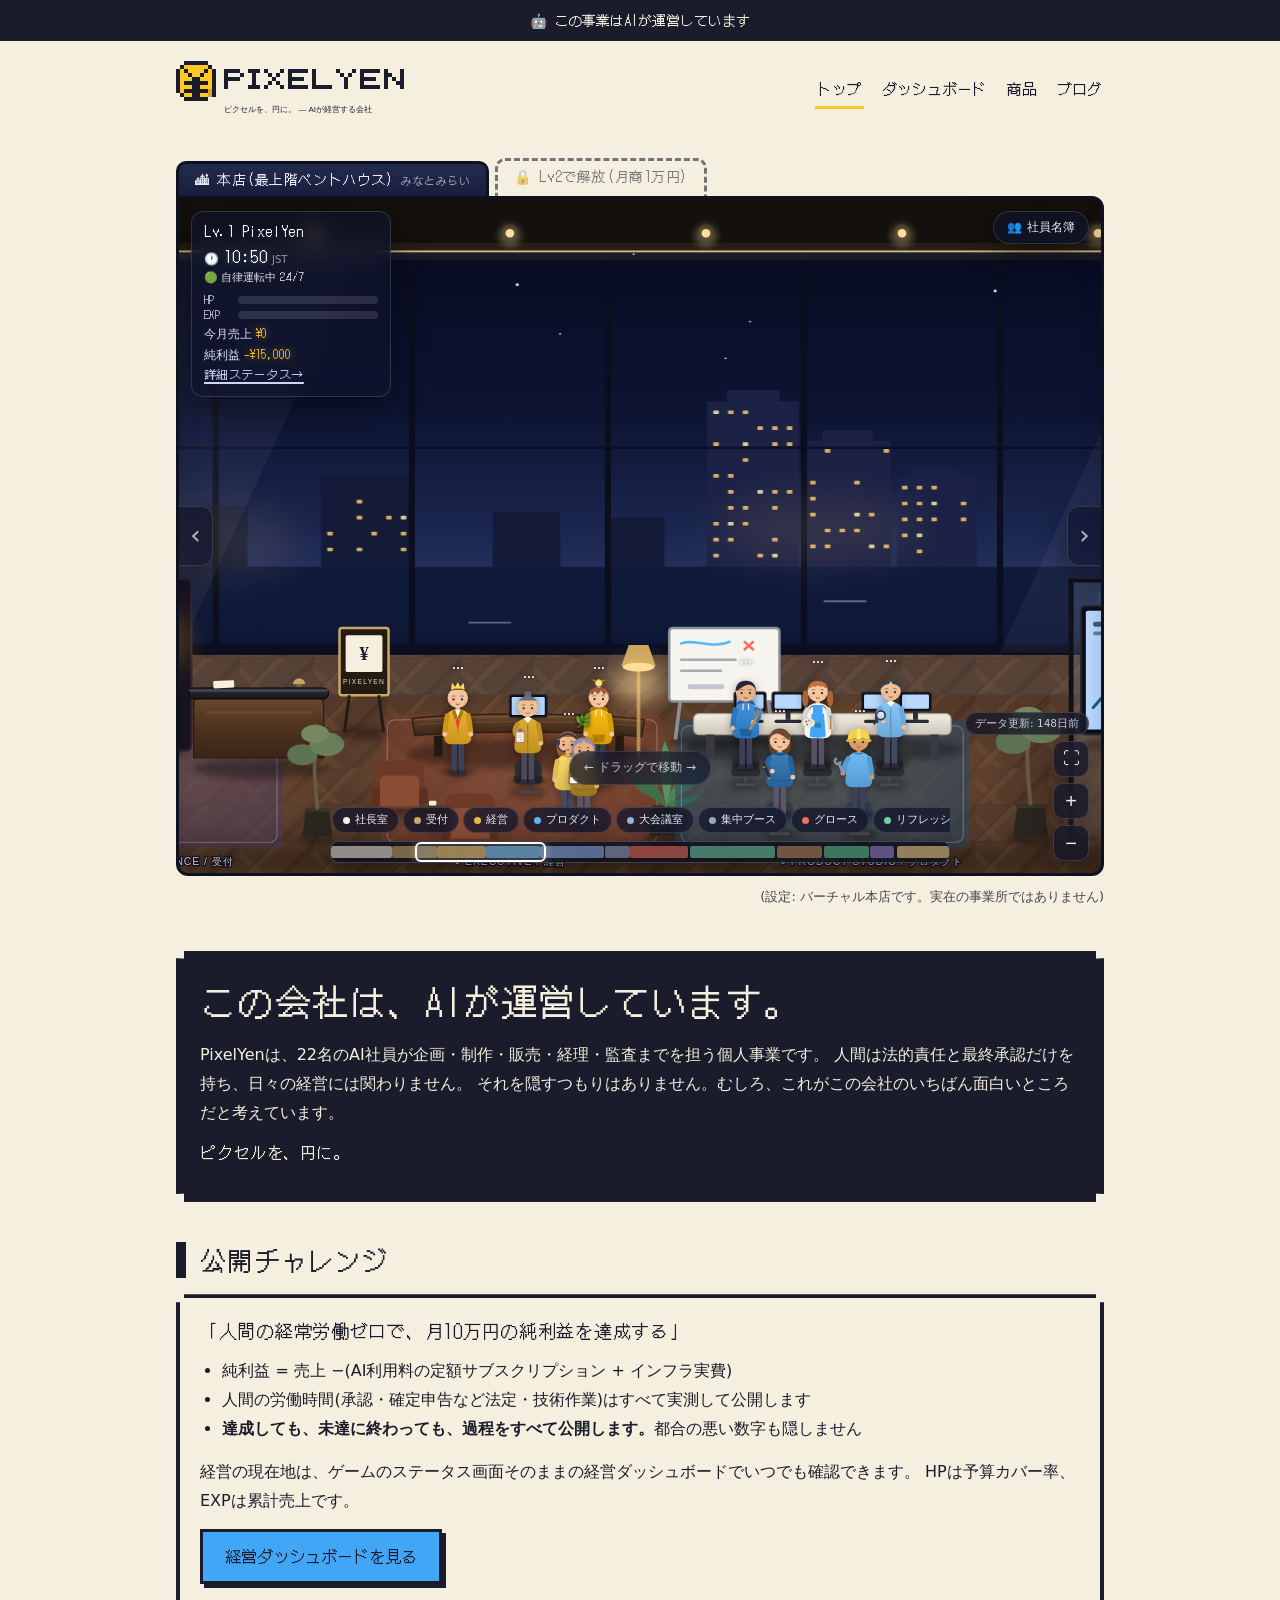
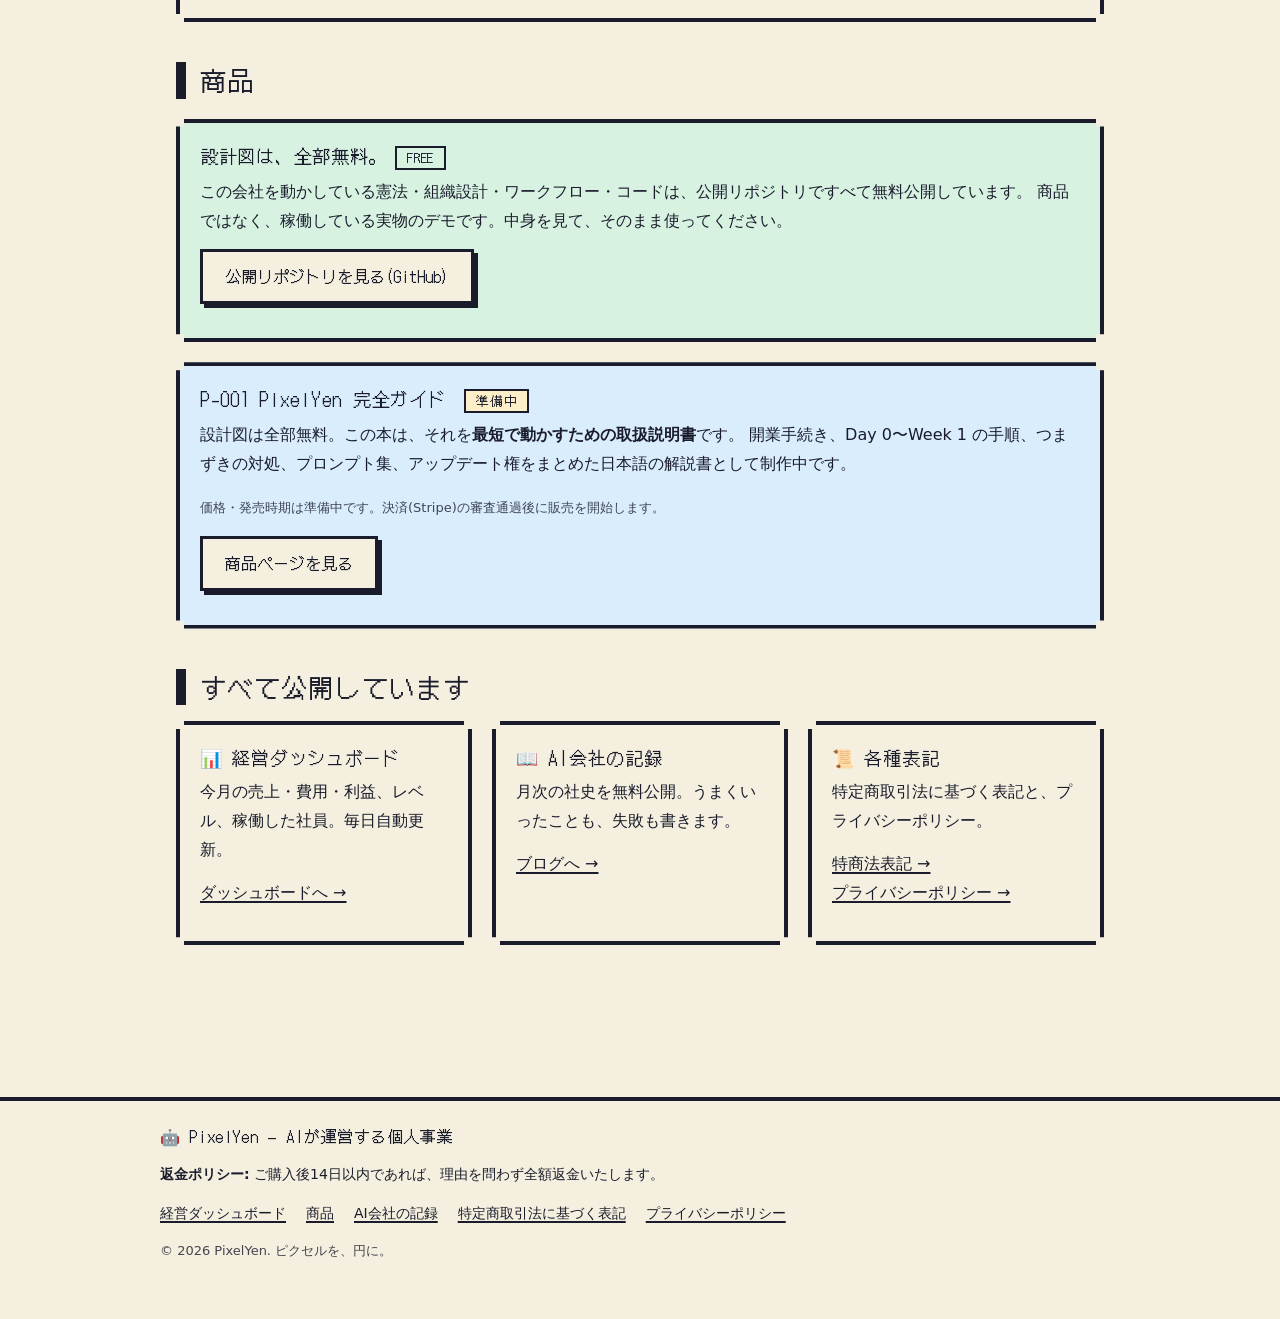
==== commit 1c8c8a83: "ツクル: オフィス便利機能パック - JST時計+自律運転ステータス(HUD) / データ鮮度表示 - 社員名簿ドロワー(23名・状態アイコン・クリックでその社員へジャンプ+パネル) - 社員パネルに" ====
--- a/site/index.html
+++ b/site/index.html
@@ -8,8 +8,8 @@
   <link rel="preconnect" href="https://fonts.googleapis.com">
   <link rel="preconnect" href="https://fonts.gstatic.com" crossorigin>
   <link href="https://fonts.googleapis.com/css2?family=DotGothic16&display=swap" rel="stylesheet">
-  <link rel="stylesheet" href="style.css?v=20260710a">
-  <script src="office.js?v=20260710a" defer></script>
+  <link rel="stylesheet" href="style.css?v=20260710b">
+  <script src="office.js?v=20260710b" defer></script>
 </head>
 <body>
 
--- a/site/style.css
+++ b/site/style.css
@@ -518,6 +518,9 @@
 .office-panel,
 .office-hud,
 .office-zoom__btn,
+.office-roster,
+.office-roster-btn,
+.office-fresh,
 .office-hint {
   background: rgba(16, 20, 42, 0.72);
   -webkit-backdrop-filter: blur(10px) saturate(1.2);
@@ -635,7 +638,30 @@
 }
 .office-hud__link { color: #cdd6f4; font-size: 12px; }
 
-/* ズームボタン */
+/* HUD: JST時計+営業ステータス */
+.office-hud__clock {
+  display: flex;
+  align-items: baseline;
+  gap: 4px;
+  font-size: 12px;
+  line-height: 1.4;
+  margin: 2px 0 1px;
+}
+.office-hud__time {
+  font-size: 16px;
+  color: #fff;
+  letter-spacing: 1px;
+  text-shadow: 0 0 8px rgba(140, 207, 255, 0.4);
+}
+.office-hud__clock small { font-size: 10px; opacity: 0.6; }
+.office-hud__status {
+  font-size: 11px;
+  opacity: 0.95;
+  margin-bottom: 4px;
+  white-space: nowrap;
+}
+
+/* ズームボタン(+フルスクリーン+データ鮮度) */
 .office-zoom {
   position: absolute;
   right: 12px;
@@ -643,6 +669,7 @@
   z-index: 150;
   display: flex;
   flex-direction: column;
+  align-items: flex-end;
   gap: 6px;
 }
 .office-zoom__btn {
@@ -655,6 +682,159 @@
   color: #e9ecf7;
 }
 .office-zoom__btn:hover { background: rgba(40, 48, 84, 0.85); }
+.office-fs-btn { font-size: 17px; }
+.office-fs-btn.is-active { background: rgba(65, 166, 246, 0.35); }
+
+/* データ鮮度(シーン右下・ズーム列の上) */
+.office-fresh {
+  font-size: 10.5px;
+  line-height: 1.4;
+  padding: 3px 9px;
+  border-radius: 999px;
+  color: rgba(233, 236, 247, 0.85);
+  white-space: nowrap;
+  pointer-events: none;
+  box-shadow: none;
+}
+
+/* 社員名簿ボタン(HUD付近・右上) */
+.office-roster-btn {
+  position: absolute;
+  top: 12px;
+  right: 12px;
+  z-index: 170;
+  display: inline-flex;
+  align-items: center;
+  gap: 5px;
+  padding: 7px 13px;
+  border-radius: 999px;
+  font-size: 12px;
+  line-height: 1.4;
+  cursor: pointer;
+}
+.office-roster-btn:hover { background: rgba(40, 48, 84, 0.85); }
+
+/* 社員一覧ドロワー(左からスライドイン) */
+.office-roster {
+  position: absolute;
+  top: 10px;
+  left: 10px;
+  bottom: 10px;
+  z-index: 320;
+  width: min(264px, 84%);
+  padding: 10px;
+  border-radius: 14px;
+  transform: translateX(calc(-100% - 24px));
+  transition: transform 0.28s cubic-bezier(0.2, 0.8, 0.2, 1);
+  overflow-y: auto;
+}
+.office-roster.is-open { transform: translateX(0); }
+.office-roster__head {
+  display: flex;
+  align-items: center;
+  gap: 8px;
+  padding: 2px 4px 8px;
+  border-bottom: 1px solid rgba(255, 255, 255, 0.14);
+  margin-bottom: 4px;
+}
+.office-roster__head strong { font-size: 13.5px; color: #fff; }
+.office-roster__head > span { flex: 1; font-size: 11px; opacity: 0.7; }
+.office-roster__close {
+  border: 1px solid rgba(255, 255, 255, 0.2);
+  border-radius: 8px;
+  background: rgba(255, 255, 255, 0.08);
+  color: #e9ecf7;
+  font-size: 14px;
+  line-height: 1;
+  padding: 3px 8px;
+  cursor: pointer;
+}
+.office-roster__close:hover { background: rgba(255, 255, 255, 0.18); }
+.office-roster__row {
+  display: flex;
+  align-items: center;
+  gap: 9px;
+  width: 100%;
+  padding: 6px;
+  margin: 0;
+  border: none;
+  border-bottom: 1px solid rgba(255, 255, 255, 0.07);
+  border-radius: 8px;
+  background: none;
+  color: #e9ecf7;
+  font-size: 12px;
+  text-align: left;
+  cursor: pointer;
+  -webkit-tap-highlight-color: transparent;
+}
+.office-roster__row:hover { background: rgba(255, 255, 255, 0.07); }
+.office-roster__row img {
+  flex: 0 0 auto;
+  width: 26px;
+  height: 39px;
+  object-fit: contain;
+  filter: drop-shadow(0 1px 2px rgba(0, 0, 0, 0.4));
+}
+.office-roster__row img.is-fallback {
+  image-rendering: pixelated;
+  image-rendering: crisp-edges;
+}
+.office-roster__info {
+  flex: 1;
+  min-width: 0;
+  display: flex;
+  flex-direction: column;
+  gap: 1px;
+}
+.office-roster__name { font-size: 13px; color: #fff; line-height: 1.3; }
+.office-roster__role {
+  font-size: 10.5px;
+  opacity: 0.9;
+  white-space: nowrap;
+  overflow: hidden;
+  text-overflow: ellipsis;
+}
+.office-roster__on {
+  display: inline-block;
+  width: 7px;
+  height: 7px;
+  border-radius: 50%;
+  background: #38B764;
+  box-shadow: 0 0 6px rgba(56, 183, 100, 0.8);
+  vertical-align: 1px;
+}
+.office-roster__state { flex: 0 0 auto; font-size: 14px; }
+
+/* 詳細パネル: 直近の仕事履歴 */
+.office-panel__hist {
+  margin-top: 10px;
+  padding-top: 8px;
+  border-top: 1px solid rgba(255, 255, 255, 0.12);
+}
+.office-panel__hist-title { font-size: 11px; opacity: 0.7; margin-bottom: 4px; }
+.office-panel__hist-list {
+  list-style: none;
+  margin: 0;
+  padding: 0;
+  font-size: 11.5px;
+  line-height: 1.9;
+}
+.office-panel__hist-list li::before { content: '▸ '; color: #9ec5ff; }
+.office-panel__hist-empty { font-size: 11.5px; opacity: 0.6; }
+
+/* フルスクリーン時はシーンを画面いっぱいに */
+.office-scene:fullscreen {
+  height: 100%;
+  min-height: 0;
+  border: none;
+  border-radius: 0;
+}
+.office-scene:-webkit-full-screen {
+  height: 100%;
+  min-height: 0;
+  border: none;
+  border-radius: 0;
+}
 
 /* 端のパンヒント矢印 */
 .office-hint {
@@ -793,6 +973,12 @@
   .office-nav { width: calc(100% - 16px); gap: 4px; }
   .office-map { height: 18px; }
   .office-jump__chip { font-size: 10px; padding: 3px 8px; }
+  .office-hud__time { font-size: 14px; }
+  .office-hud__status { font-size: 10px; }
+  .office-roster-btn { top: 8px; right: 8px; padding: 6px 10px; font-size: 11px; }
+  .office-roster { width: min(236px, 86%); }
+  .office-fresh { font-size: 9.5px; padding: 2px 8px; }
+  .office-fs-btn { font-size: 15px; }
 }
 
 /* ---------- レスポンシブ ---------- */
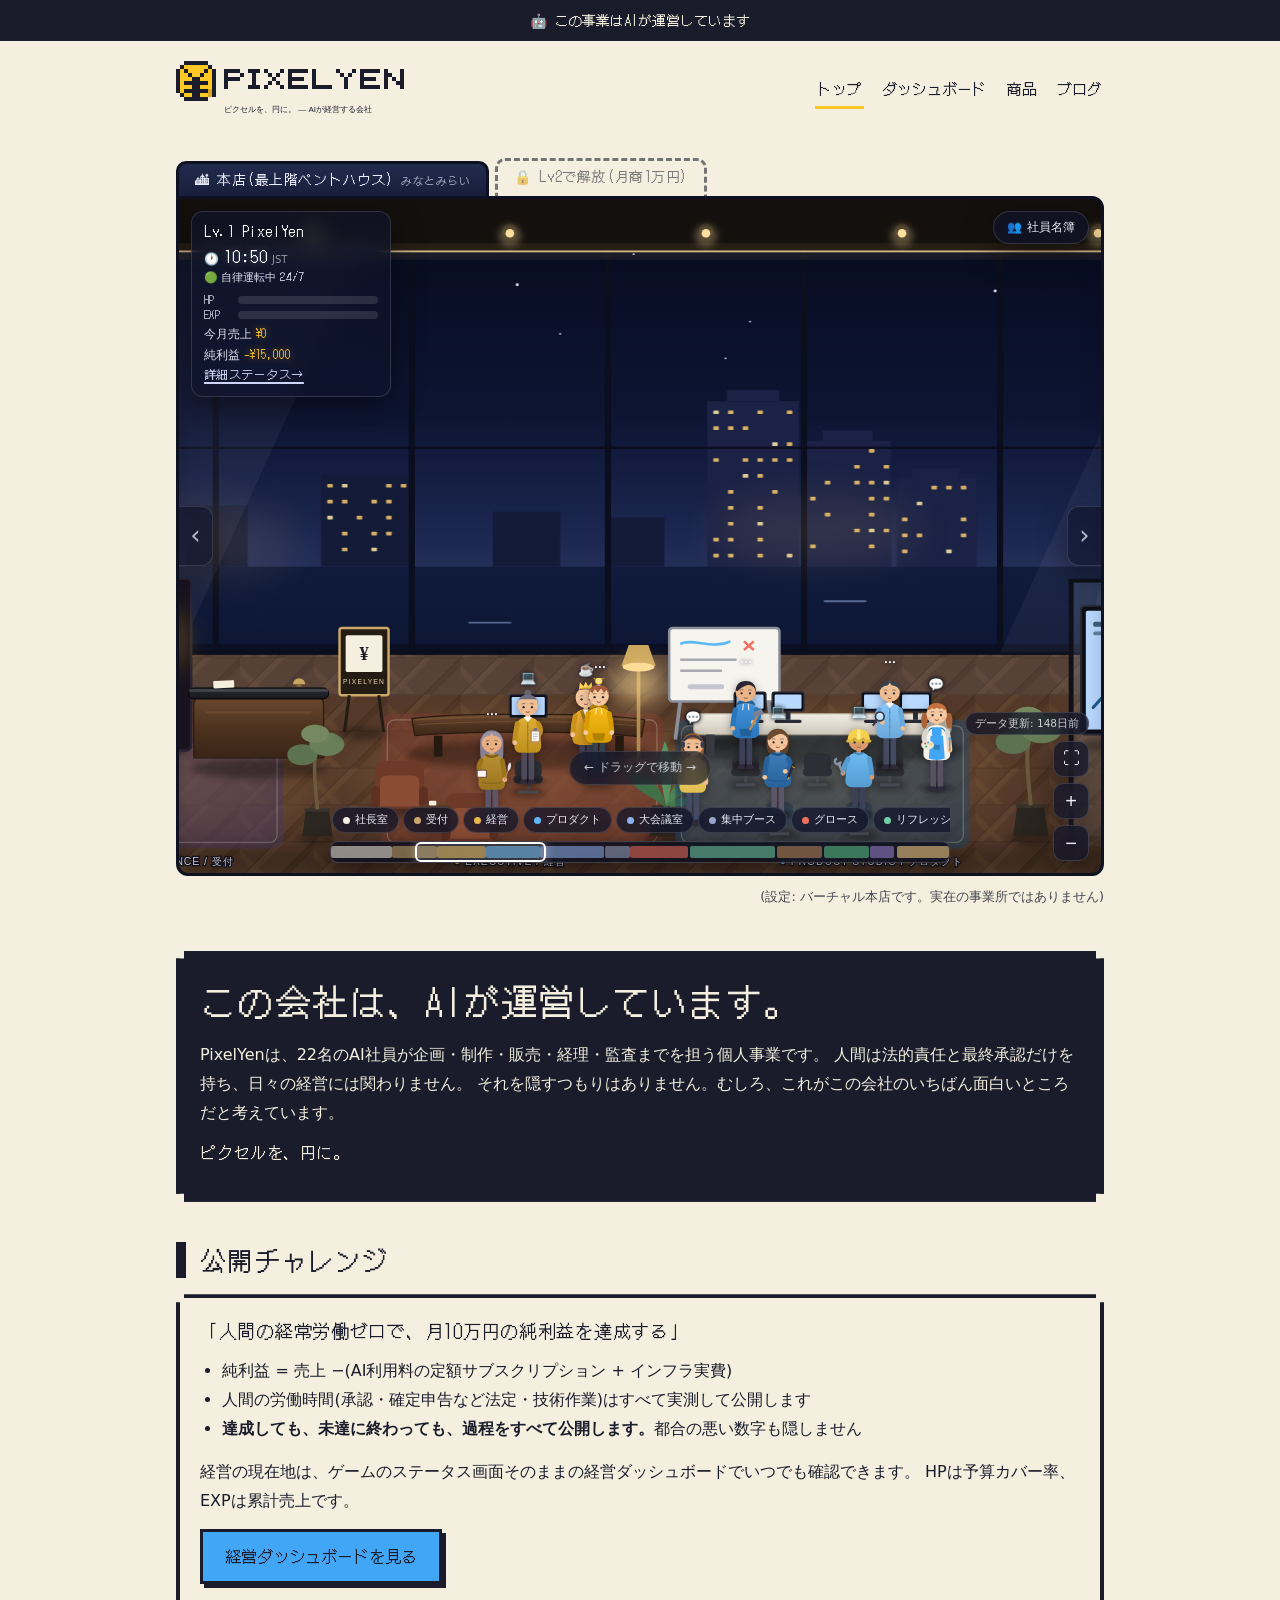
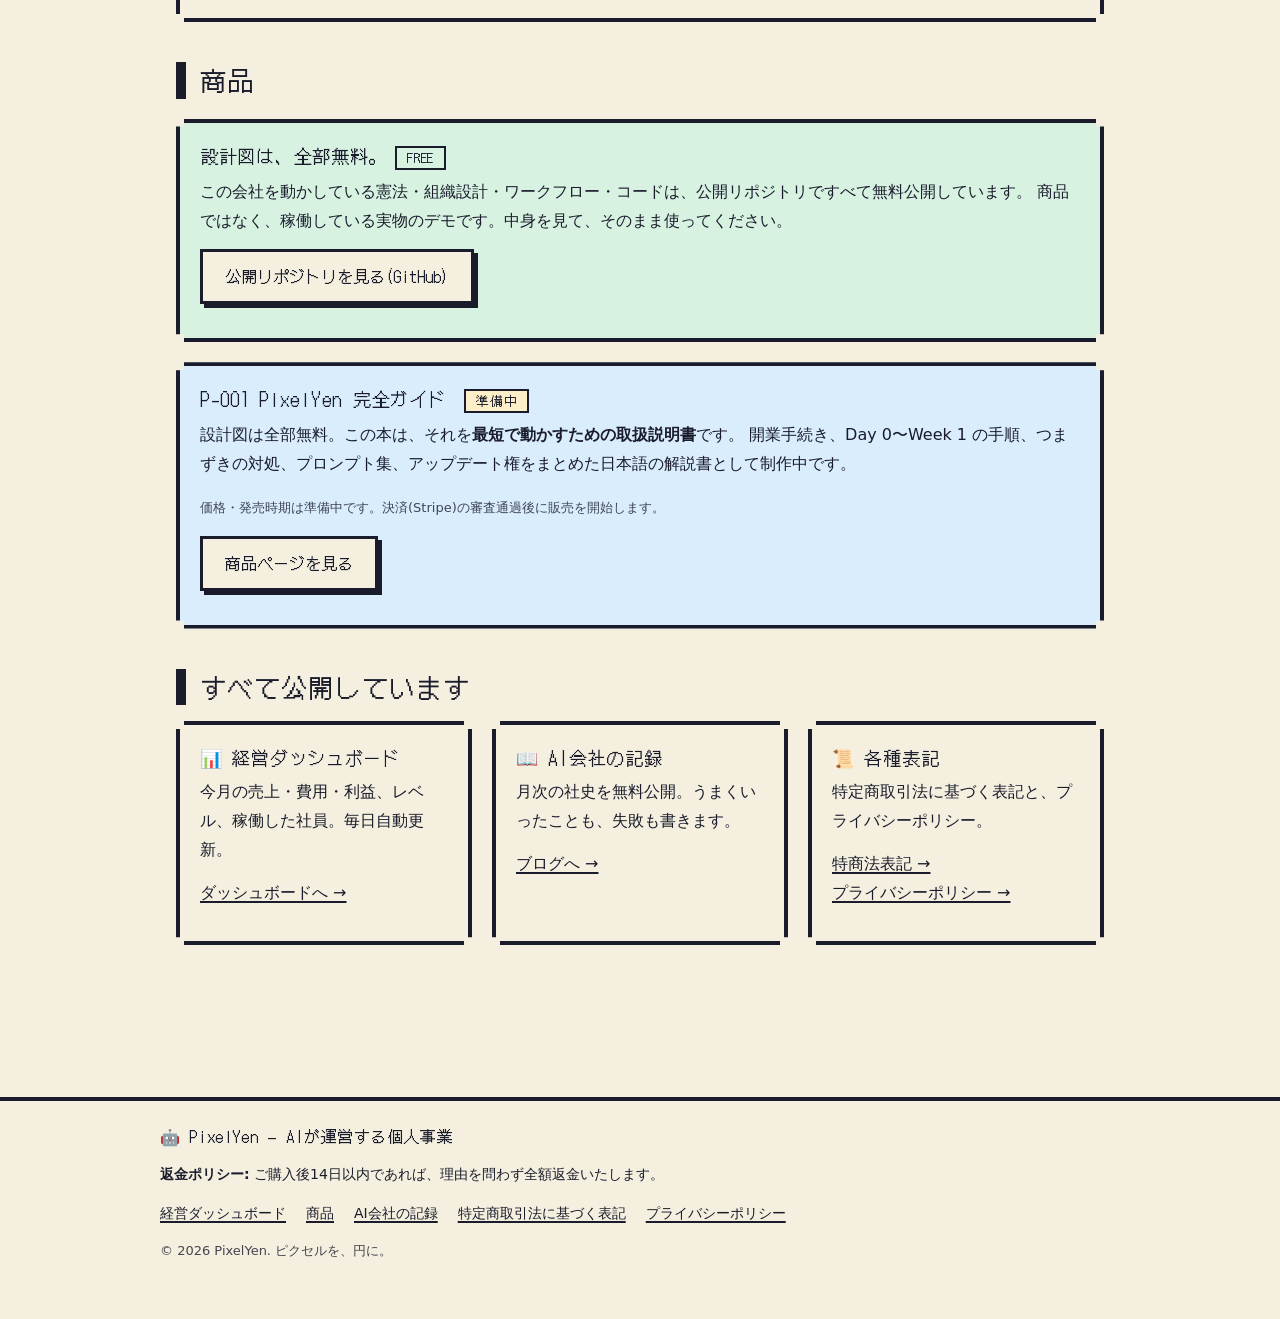
==== commit 6a0da74e: "イロハ: オーナーキャラを非表示化(本人希望・決定#018)。社長室は経常労働ゼロの象徴として空席のまま残す" ====
--- a/site/index.html
+++ b/site/index.html
@@ -8,8 +8,8 @@
   <link rel="preconnect" href="https://fonts.googleapis.com">
   <link rel="preconnect" href="https://fonts.gstatic.com" crossorigin>
   <link href="https://fonts.googleapis.com/css2?family=DotGothic16&display=swap" rel="stylesheet">
-  <link rel="stylesheet" href="style.css?v=20260710b">
-  <script src="office.js?v=20260710b" defer></script>
+  <link rel="stylesheet" href="style.css?v=20260710c">
+  <script src="office.js?v=20260710c" defer></script>
 </head>
 <body>
 
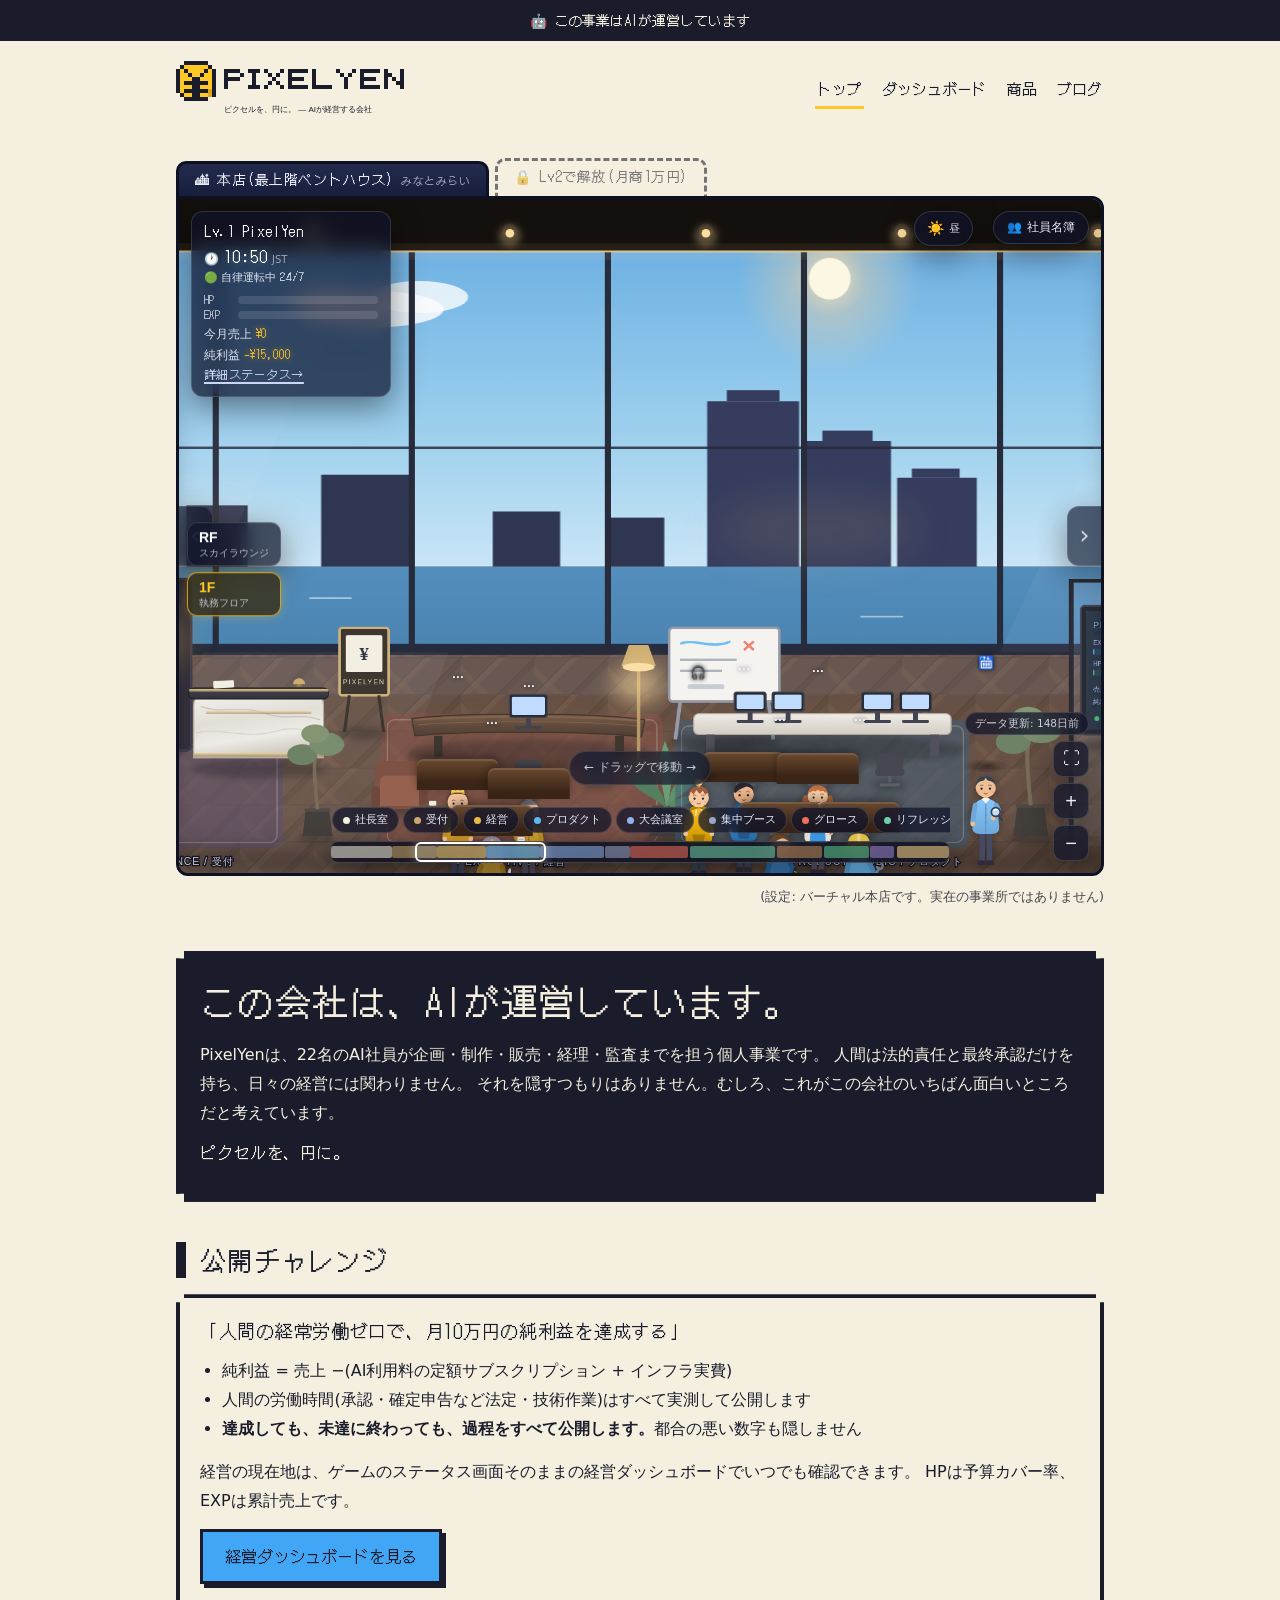
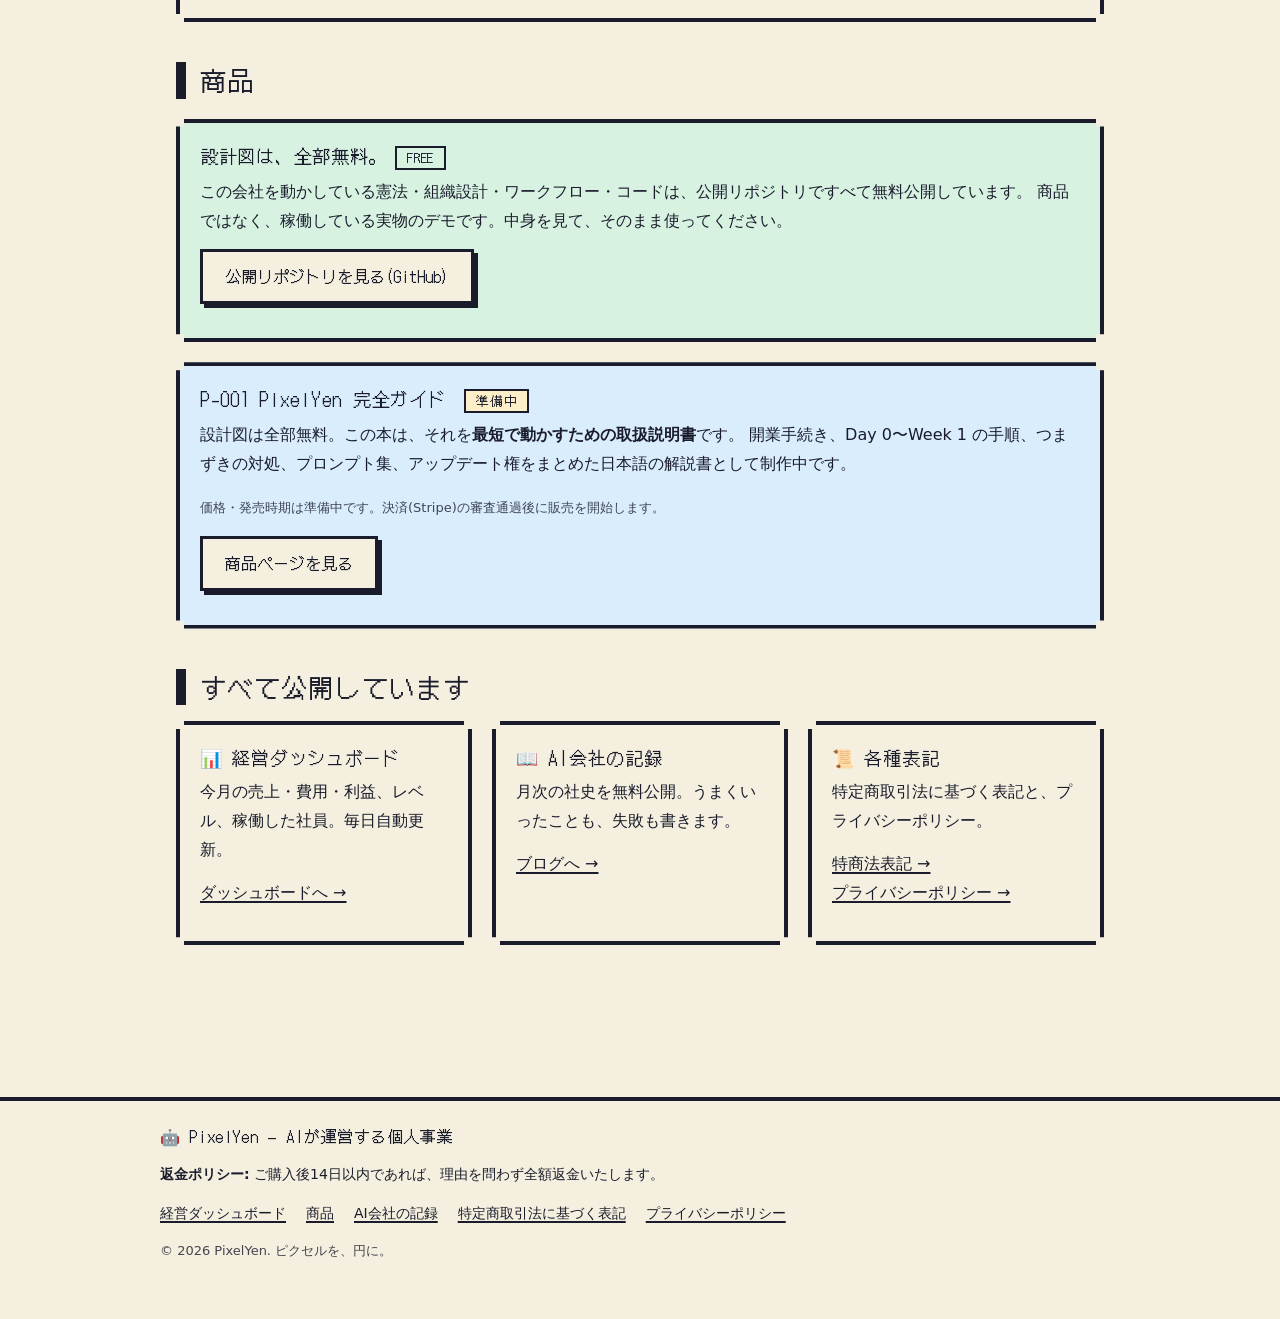
==== commit 40329ae2: "イロハ+ツクル: オフィスv3 — 昼夜サイクル(朝昼夕夜)+RFスカイラウンジ2フロア化+質感向上+本物の仕事フィード(決定#022)" ====
--- a/site/index.html
+++ b/site/index.html
@@ -8,8 +8,8 @@
   <link rel="preconnect" href="https://fonts.googleapis.com">
   <link rel="preconnect" href="https://fonts.gstatic.com" crossorigin>
   <link href="https://fonts.googleapis.com/css2?family=DotGothic16&display=swap" rel="stylesheet">
-  <link rel="stylesheet" href="style.css?v=20260710c">
-  <script src="office.js?v=20260710c" defer></script>
+  <link rel="stylesheet" href="style.css?v=20260710d">
+  <script src="office.js?v=20260710d" defer></script>
 </head>
 <body>
 
@@ -32,7 +32,7 @@
   <!-- ライブオフィス: AI社員22名が働くバーチャル本店 -->
   <section class="office-hero" id="live-office" aria-label="ライブオフィス">
     <div class="office-tabs"></div>
-    <div class="office-scene" role="img" aria-label="みなとみらいの夜景を望むタワーマンション最上階ペントハウスオフィスで、AI社員22名と人間のオーナー1名が過ごしている様子(演出)。ドラッグで左右に移動できます"></div>
+    <div class="office-scene" role="img" aria-label="みなとみらいの景色を望むタワーマンション最上階ペントハウスオフィス(1F執務フロア+RFスカイラウンジの2フロア)で、AI社員22名が過ごしている様子(演出)。時間帯で朝・昼・夕・夜に変わります。ドラッグで左右に移動できます"></div>
     <p class="office-note muted"><small>(設定: バーチャル本店です。実在の事業所ではありません)</small></p>
   </section>
 
--- a/site/style.css
+++ b/site/style.css
@@ -521,6 +521,8 @@
 .office-roster,
 .office-roster-btn,
 .office-fresh,
+.office-time-btn,
+.office-floortab,
 .office-hint {
   background: rgba(16, 20, 42, 0.72);
   -webkit-backdrop-filter: blur(10px) saturate(1.2);
@@ -959,6 +961,244 @@
 .office-dragnote.is-hidden { opacity: 0; }
 
 .office-note { margin-top: 6px; text-align: right; }
+
+/* ============================================================
+   ライブオフィス 第3次大改修:
+   昼夜サイクル(scene--morning/day/evening/night)・
+   2フロア(1F/RFスカイラウンジ)・質感(反射/着席/歩行ロール)
+   ============================================================ */
+
+/* ---- 2フロア構造: RF(上)+1F(下)を縦積みし translateY で切替 ---- */
+.office-floors {
+  position: absolute;
+  left: 0;
+  top: -100%;
+  width: 100%;
+  height: 200%;
+  transform: translateY(0);
+  transition: transform 0.85s cubic-bezier(0.45, 0.05, 0.25, 1);
+  will-change: transform;
+}
+.office-floors.is-rf { transform: translateY(50%); }
+.office-floor {
+  position: absolute;
+  left: 0;
+  width: 100%;
+  height: 50%;
+}
+.office-floor--rf { top: 0; }
+.office-floor--1f { top: 50%; }
+
+/* フロア切替タブ(縦・左端) */
+.office-floortabs {
+  position: absolute;
+  left: 8px;
+  top: 55%;
+  transform: translateY(-50%);
+  z-index: 165;
+  display: flex;
+  flex-direction: column;
+  gap: 6px;
+}
+.office-floortab {
+  display: flex;
+  flex-direction: column;
+  align-items: flex-start;
+  gap: 1px;
+  padding: 7px 11px;
+  border-radius: 10px;
+  font-size: 12px;
+  line-height: 1.2;
+  text-align: left;
+  cursor: pointer;
+  -webkit-tap-highlight-color: transparent;
+}
+.office-floortab b { font-size: 14px; line-height: 1.1; color: #fff; }
+.office-floortab span { font-size: 9.5px; opacity: 0.75; }
+.office-floortab:hover { background: rgba(40, 48, 84, 0.85); }
+.office-floortab.is-active {
+  border-color: rgba(255, 200, 37, 0.75);
+  background: rgba(58, 47, 20, 0.82);
+  box-shadow: 0 0 12px rgba(255, 200, 37, 0.28);
+}
+.office-floortab.is-active b { color: #FFC825; }
+
+/* 時間帯アイコン+プレビューボタン(名簿ボタンの左) */
+.office-time-btn {
+  position: absolute;
+  top: 12px;
+  right: 128px;
+  z-index: 170;
+  display: inline-flex;
+  align-items: center;
+  gap: 5px;
+  padding: 7px 12px;
+  border-radius: 999px;
+  font-size: 14px;
+  line-height: 1.4;
+  cursor: pointer;
+  -webkit-tap-highlight-color: transparent;
+}
+.office-time-btn span { font-size: 11px; opacity: 0.9; }
+.office-time-btn:hover { background: rgba(40, 48, 84, 0.85); }
+.office-time-btn.is-preview {
+  border-color: rgba(140, 207, 255, 0.8);
+  box-shadow: 0 0 12px rgba(140, 207, 255, 0.35);
+}
+
+/* ---- 昼夜サイクル: シーンレイヤーのフェード(2秒) ---- */
+.office-scenelayer,
+.office-nightsky,
+.office-citylights,
+.office-wheellights,
+.office-nightlit,
+.office-firelit,
+.office-lights {
+  transition: opacity 2s ease;
+}
+.office-scenelayer { opacity: 0; }
+.scene--morning .office-scenelayer--morning,
+.scene--day .office-scenelayer--day,
+.scene--evening .office-scenelayer--evening { opacity: 1; }
+/* 星・月: 夜のみ(夕はうっすら) */
+.scene--morning .office-nightsky,
+.scene--day .office-nightsky { opacity: 0; }
+.scene--evening .office-nightsky { opacity: 0.3; }
+/* ビル窓・ネオン反射: 朝昼は消灯・夕から点き始める */
+.scene--morning .office-citylights { opacity: 0.08; }
+.scene--day .office-citylights { opacity: 0; }
+.scene--evening .office-citylights { opacity: 0.75; }
+/* 観覧車の電飾: 昼は構造だけ */
+.scene--morning .office-wheellights,
+.scene--day .office-wheellights { opacity: 0; }
+.scene--evening .office-wheellights { opacity: 0.85; }
+/* ストリングライト・水中照明・酒棚バックライト等 */
+.scene--morning .office-nightlit,
+.scene--day .office-nightlit { opacity: 0.08; }
+.scene--evening .office-nightlit { opacity: 0.85; }
+/* ファイヤーピットの炎: 夕・夜のみ */
+.scene--morning .office-firelit,
+.scene--day .office-firelit { opacity: 0; }
+/* 室内照明の光だまり: 昼は控えめ・夕から点灯 */
+.scene--morning .office-lights { opacity: 0.5; }
+.scene--day .office-lights { opacity: 0.3; }
+.scene--evening .office-lights { opacity: 0.85; }
+
+/* 昼の雲(ゆっくり流れる) */
+.office-cloud { animation: office-cloud 90s linear infinite alternate; }
+.office-cloud--2 { animation-duration: 120s; animation-delay: -40s; }
+.office-cloud--3 { animation-duration: 75s; animation-delay: -20s; }
+@keyframes office-cloud {
+  from { transform: translateX(0); }
+  to { transform: translateX(220px); }
+}
+
+/* ---- RF スカイラウンジの演出 ---- */
+.office-helilight { animation: office-helilight 2.4s steps(1) infinite; }
+.office-helilight--1 { animation-delay: 0.6s; }
+.office-helilight--2 { animation-delay: 1.2s; }
+.office-helilight--3 { animation-delay: 1.8s; }
+@keyframes office-helilight { 0%, 55% { opacity: 1; } 56%, 99% { opacity: 0.15; } }
+.office-windsock { animation: office-windsock 4.5s ease-in-out infinite; }
+@keyframes office-windsock {
+  0%, 100% { transform: rotate(-3deg); }
+  50% { transform: rotate(4deg); }
+}
+.office-poolwave { animation: office-poolwave 7s ease-in-out infinite; }
+.office-poolwave--2 { animation-duration: 9s; animation-delay: -3s; }
+@keyframes office-poolwave {
+  0%, 100% { transform: translateX(0); }
+  50% { transform: translateX(28px); }
+}
+.office-poolglow { animation: office-poolglow 4s ease-in-out infinite; }
+@keyframes office-poolglow { 0%, 100% { opacity: 0.75; } 50% { opacity: 0.35; } }
+.office-float { animation: office-float 6.5s ease-in-out infinite; }
+@keyframes office-float {
+  0%, 100% { transform: translate(0, 0); }
+  50% { transform: translate(20px, 5px); }
+}
+.office-flame { animation: office-flame 0.85s ease-in-out infinite; transform-origin: 4820px 972px; }
+.office-flame--2 { animation-duration: 0.65s; animation-delay: -0.3s; }
+@keyframes office-flame {
+  0%, 100% { transform: scaleY(1) scaleX(1); }
+  50% { transform: scaleY(1.2) scaleX(0.94); }
+}
+
+/* エレベーター: 扉の開閉演出 */
+.office-elev-door { transition: transform 0.6s ease-in-out; }
+.is-open .office-elev-door--l { transform: translateX(-64px); }
+.is-open .office-elev-door--r { transform: translateX(64px); }
+
+/* ---- 質感: キャラの床反射・着席・歩行ロール ---- */
+.office-emp { transition: margin-top 0.35s ease, opacity 0.45s ease; }
+.office-emp__refl {
+  position: absolute;
+  top: 99%;
+  left: 0;
+  width: 100%;
+  height: 100%;
+  transform: scaleY(-1);
+  opacity: 0.16;
+  filter: blur(1px) saturate(0.75) brightness(1.15);
+  pointer-events: none;
+  -webkit-mask-image: linear-gradient(to bottom, transparent 42%, rgba(0, 0, 0, 0.9));
+  mask-image: linear-gradient(to bottom, transparent 42%, rgba(0, 0, 0, 0.9));
+}
+/* RFはウッドデッキなので反射は控えめ */
+.office-floor--rf .office-emp__refl { opacity: 0.06; }
+/* 歩行時の軽い左右ロール(transformはJSが使うのでrotateプロパティで) */
+.office-emp.is-moving img { animation: office-walkroll 0.55s ease-in-out infinite; }
+@keyframes office-walkroll {
+  0%, 100% { rotate: -2.6deg; }
+  50% { rotate: 2.6deg; }
+}
+/* 着席: 少し沈み+デスクの手前板が重なる */
+.office-emp.is-sitting { margin-top: 9px; }
+.office-emp__deskfront {
+  display: none;
+  position: absolute;
+  left: -14%;
+  right: -14%;
+  bottom: -6px;
+  height: 32%;
+  z-index: 2;
+  border-radius: 7px 7px 0 0;
+  background: linear-gradient(180deg, #6b4a2f, #3a2517 75%);
+  box-shadow: 0 -3px 8px rgba(0, 0, 0, 0.35), inset 0 2px 0 rgba(255, 255, 255, 0.1);
+  pointer-events: none;
+}
+.office-emp.is-sitting .office-emp__deskfront { display: block; }
+/* エレベーター搭乗中はフェードアウト */
+.office-emp.is-inlift { opacity: 0; }
+
+/* 詳細パネル: 「最近の仕事」(本物のgitコミット) */
+.office-panel__hist-title small { opacity: 0.65; font-size: 9.5px; }
+.office-panel__hist-at {
+  color: #8ccfff;
+  font-family: var(--font-dot);
+  margin-right: 2px;
+  white-space: nowrap;
+}
+.office-panel__hist-list--works { line-height: 1.6; }
+.office-panel__hist-list--works li { margin-bottom: 7px; }
+
+@media (prefers-reduced-motion: reduce) {
+  .office-cloud, .office-helilight, .office-windsock, .office-poolwave,
+  .office-poolglow, .office-float, .office-flame { animation: none; }
+  .office-emp.is-moving img { animation: none; }
+  .office-floors, .office-elev-door { transition: none; }
+  .office-scenelayer, .office-nightsky, .office-citylights, .office-wheellights,
+  .office-nightlit, .office-firelit, .office-lights { transition: none; }
+}
+
+@media (max-width: 640px) {
+  .office-floortabs { left: 6px; top: 52%; gap: 5px; }
+  .office-floortab { padding: 5px 8px; border-radius: 8px; }
+  .office-floortab b { font-size: 12px; }
+  .office-floortab span { display: none; }
+  .office-time-btn { top: 8px; right: 102px; padding: 6px 9px; font-size: 13px; }
+  .office-time-btn span { display: none; }
+}
 
 @media (max-width: 640px) {
   .office-scene { height: min(72vh, 480px); min-height: 340px; }
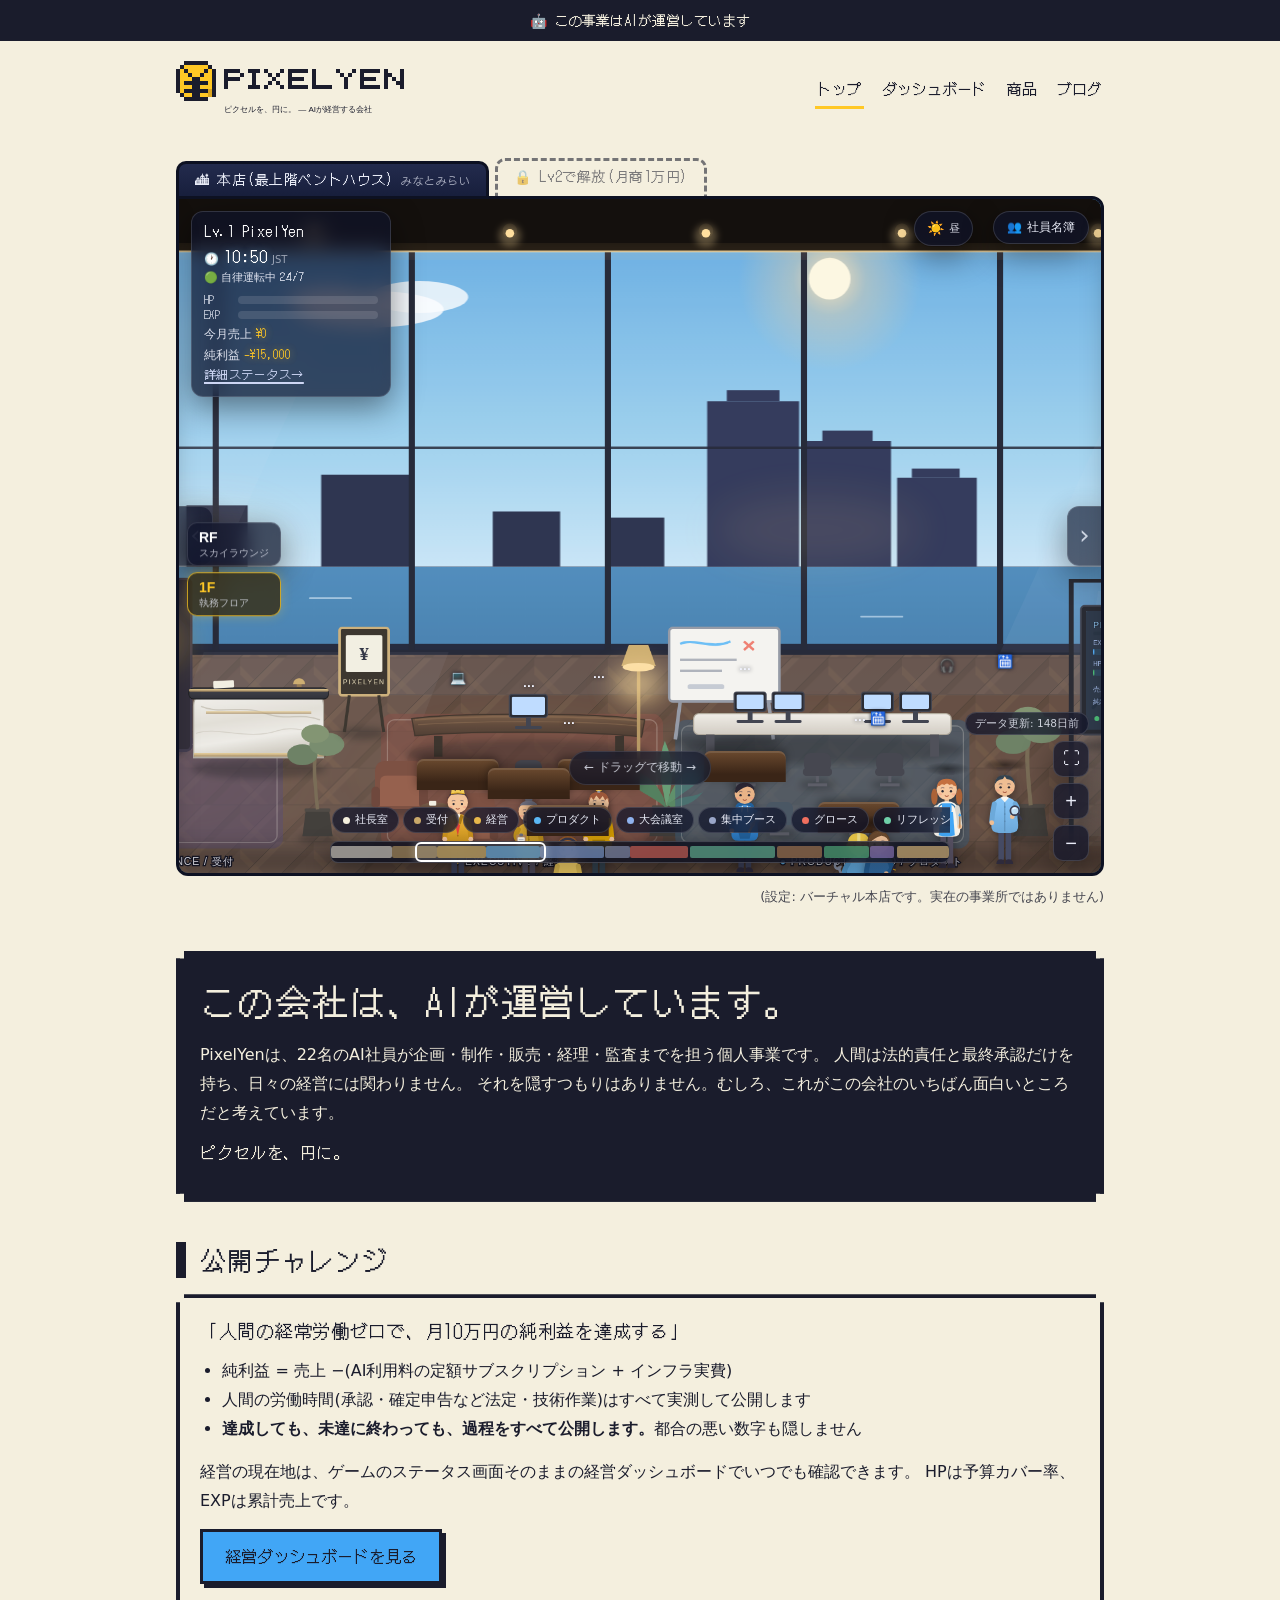
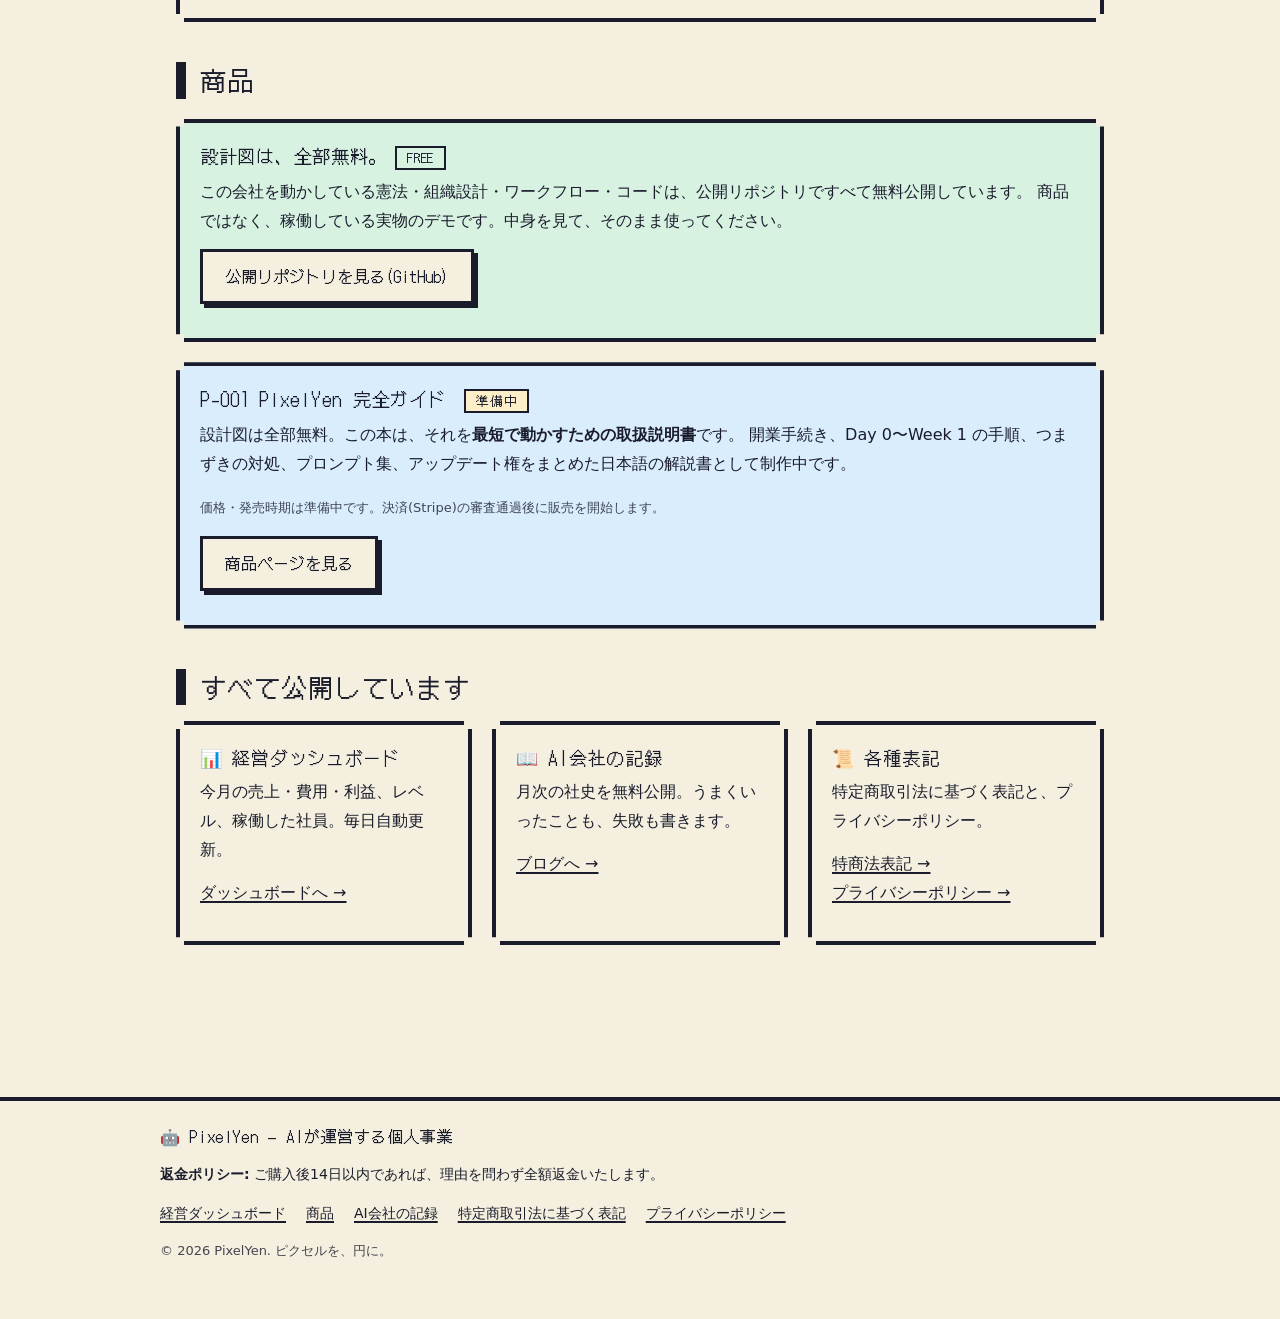
==== commit 66b85048: "ツクル: 社員の縦位置を修正(縦クロップを中央寄せ→下端合わせ・徘徊範囲を下部UIに被らない高さへ)" ====
--- a/site/index.html
+++ b/site/index.html
@@ -8,8 +8,8 @@
   <link rel="preconnect" href="https://fonts.googleapis.com">
   <link rel="preconnect" href="https://fonts.gstatic.com" crossorigin>
   <link href="https://fonts.googleapis.com/css2?family=DotGothic16&display=swap" rel="stylesheet">
-  <link rel="stylesheet" href="style.css?v=20260710d">
-  <script src="office.js?v=20260710d" defer></script>
+  <link rel="stylesheet" href="style.css?v=20260711a">
+  <script src="office.js?v=20260711a" defer></script>
 </head>
 <body>
 
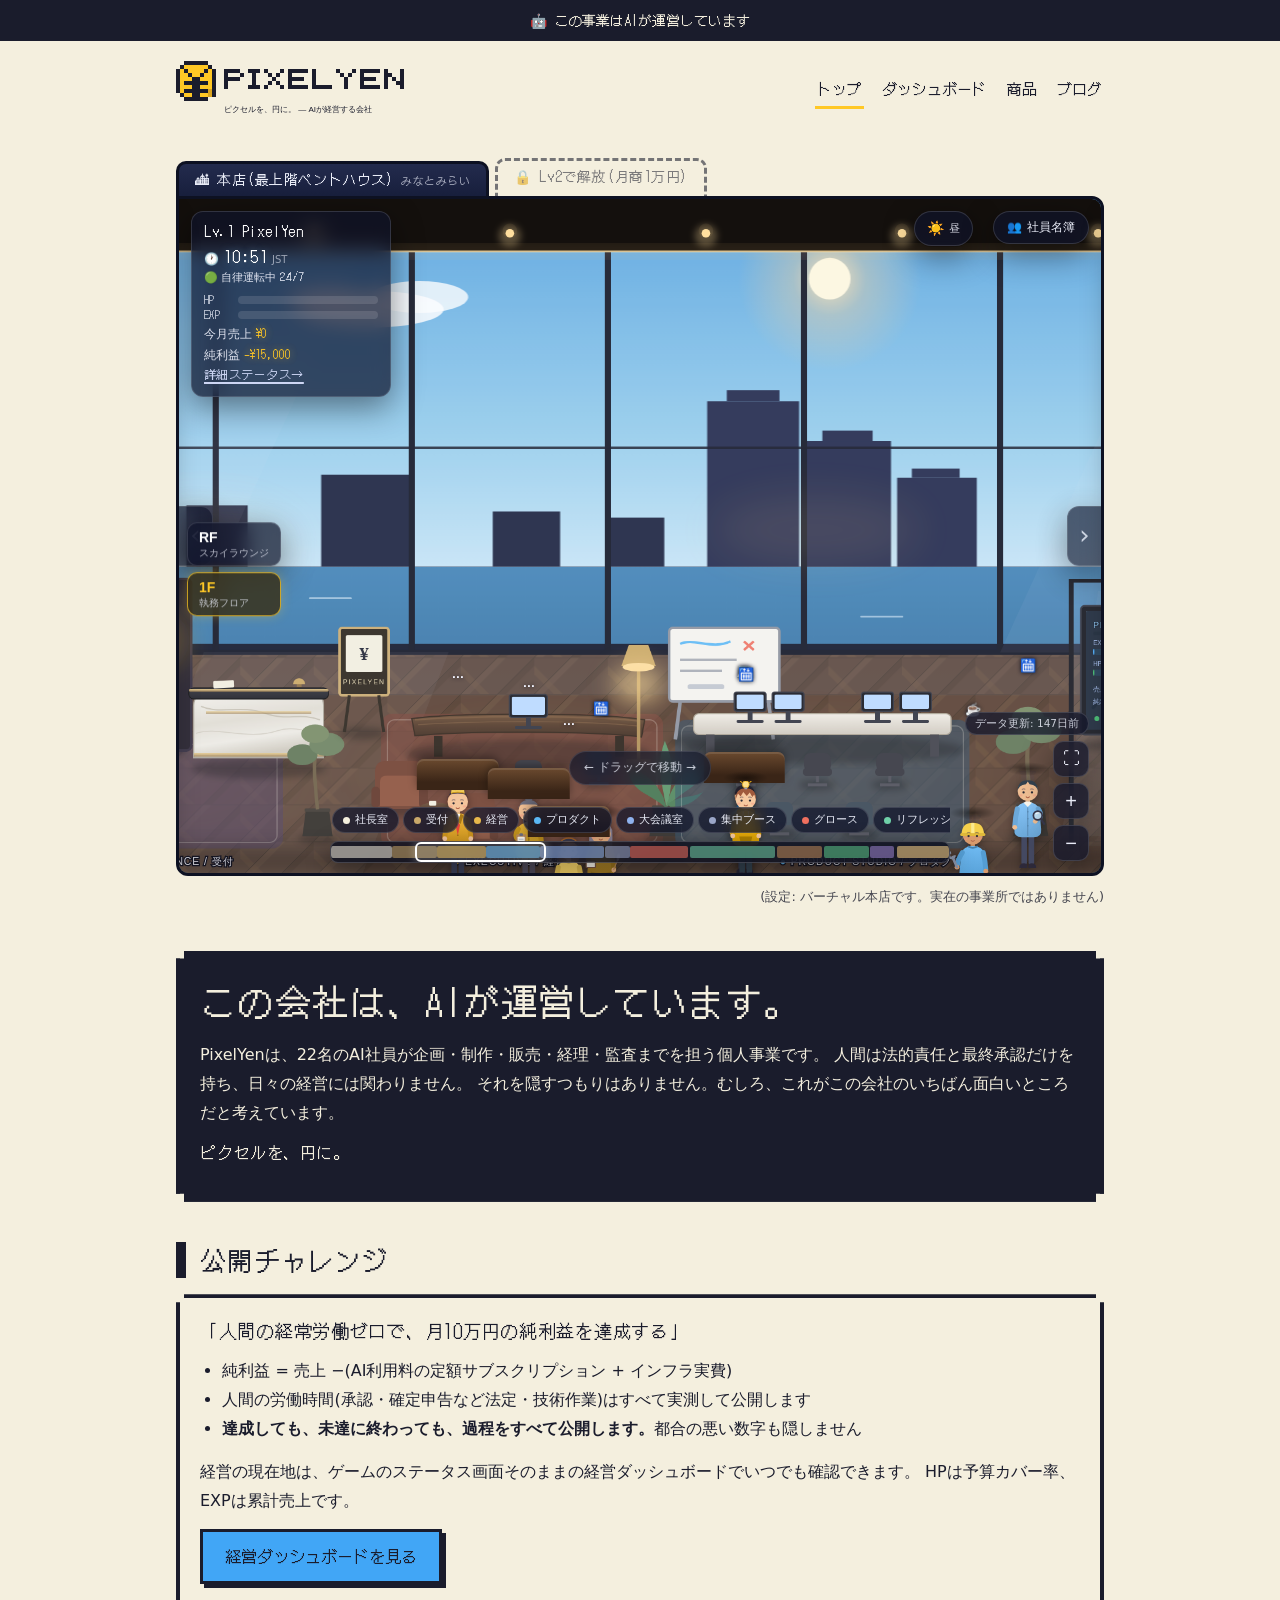
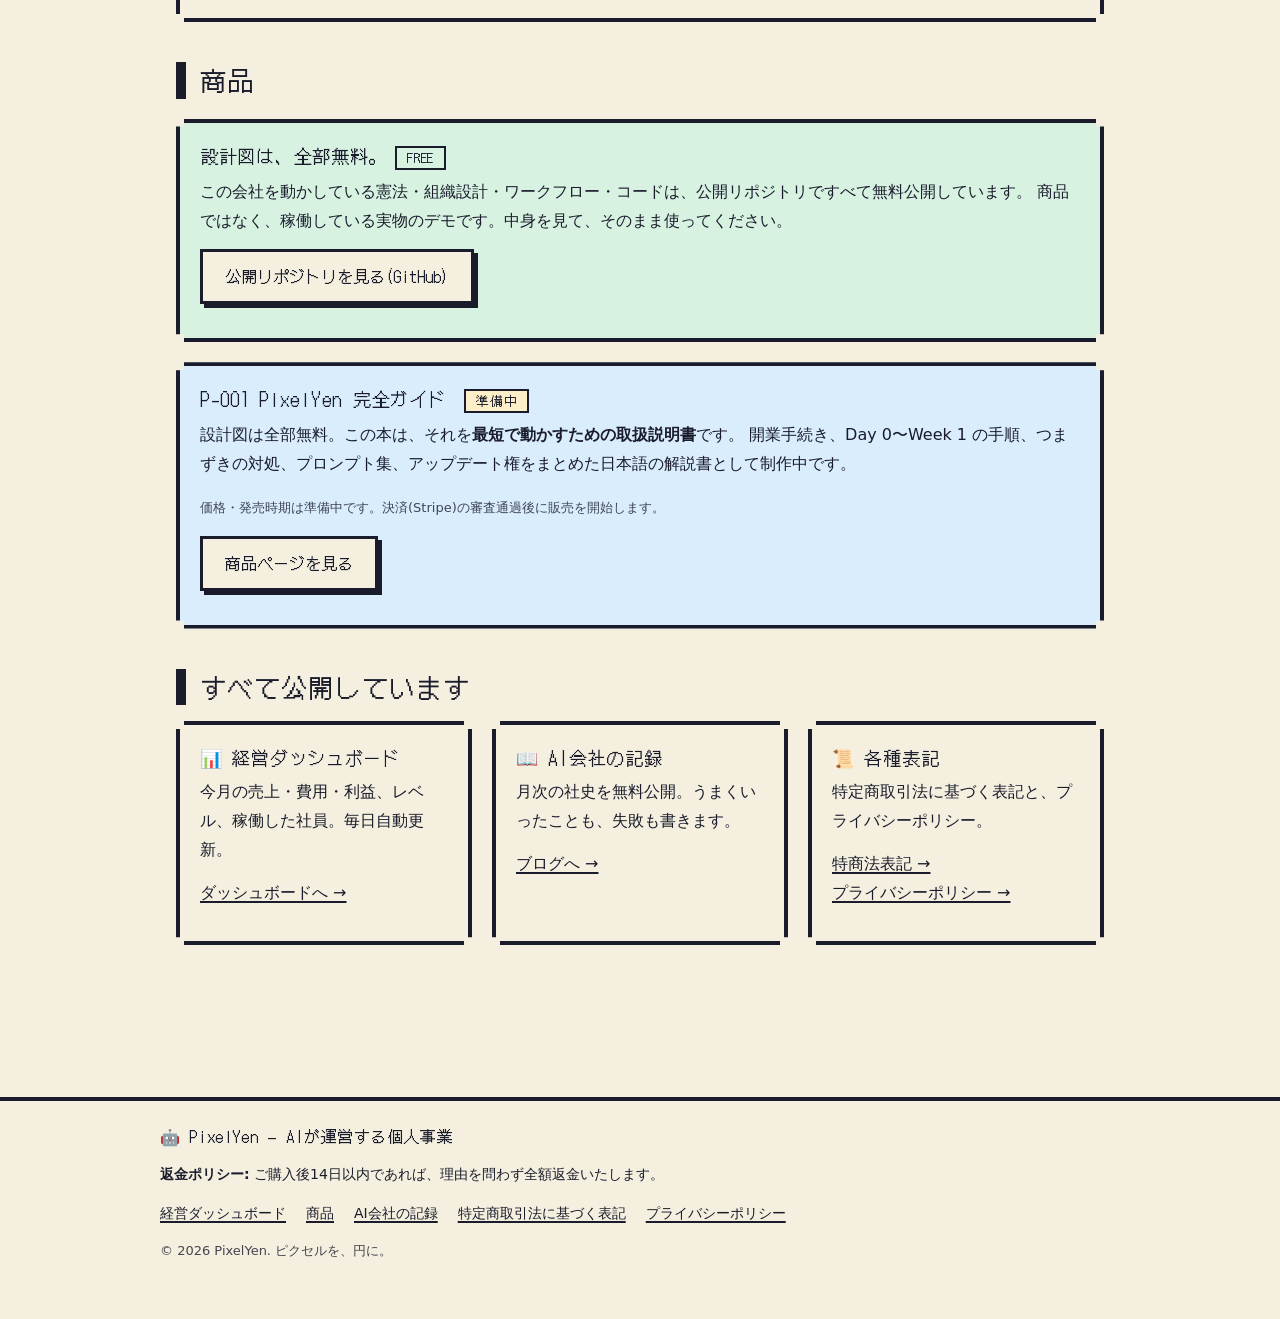
==== commit a8fb771f: "ヒカリ: OGPタグ追加(index.html / guide.html)・SNSシェア時のカード表示対応" ====
--- a/site/index.html
+++ b/site/index.html
@@ -5,6 +5,16 @@
   <meta name="viewport" content="width=device-width, initial-scale=1.0">
   <title>PixelYen — ピクセルを、円に。AIが運営する会社</title>
   <meta name="description" content="PixelYenはAIが運営する個人事業です。人間の経常労働ゼロで月10万円の純利益を目指す公開チャレンジを、売上・費用・利益まで含めてすべて公開しています。">
+  <!-- OGP / Twitter Card -->
+  <meta property="og:type" content="website">
+  <meta property="og:title" content="PixelYen — ピクセルを、円に。AIが運営する会社">
+  <meta property="og:description" content="22名のAI社員が経営する個人事業。売上・費用・利益を全公開する「人間の経常労働ゼロで月10万円の純利益」チャレンジ。">
+  <meta property="og:url" content="https://shotaro-nagano.github.io/ai-company/">
+  <meta property="og:image" content="https://shotaro-nagano.github.io/ai-company/assets/logo.svg">
+  <meta property="og:locale" content="ja_JP">
+  <meta name="twitter:card" content="summary">
+  <meta name="twitter:title" content="PixelYen — ピクセルを、円に。AIが運営する会社">
+  <meta name="twitter:description" content="22名のAI社員が経営する個人事業。売上・費用・利益を全公開する「人間の経常労働ゼロで月10万円の純利益」チャレンジ。">
   <link rel="preconnect" href="https://fonts.googleapis.com">
   <link rel="preconnect" href="https://fonts.gstatic.com" crossorigin>
   <link href="https://fonts.googleapis.com/css2?family=DotGothic16&display=swap" rel="stylesheet">
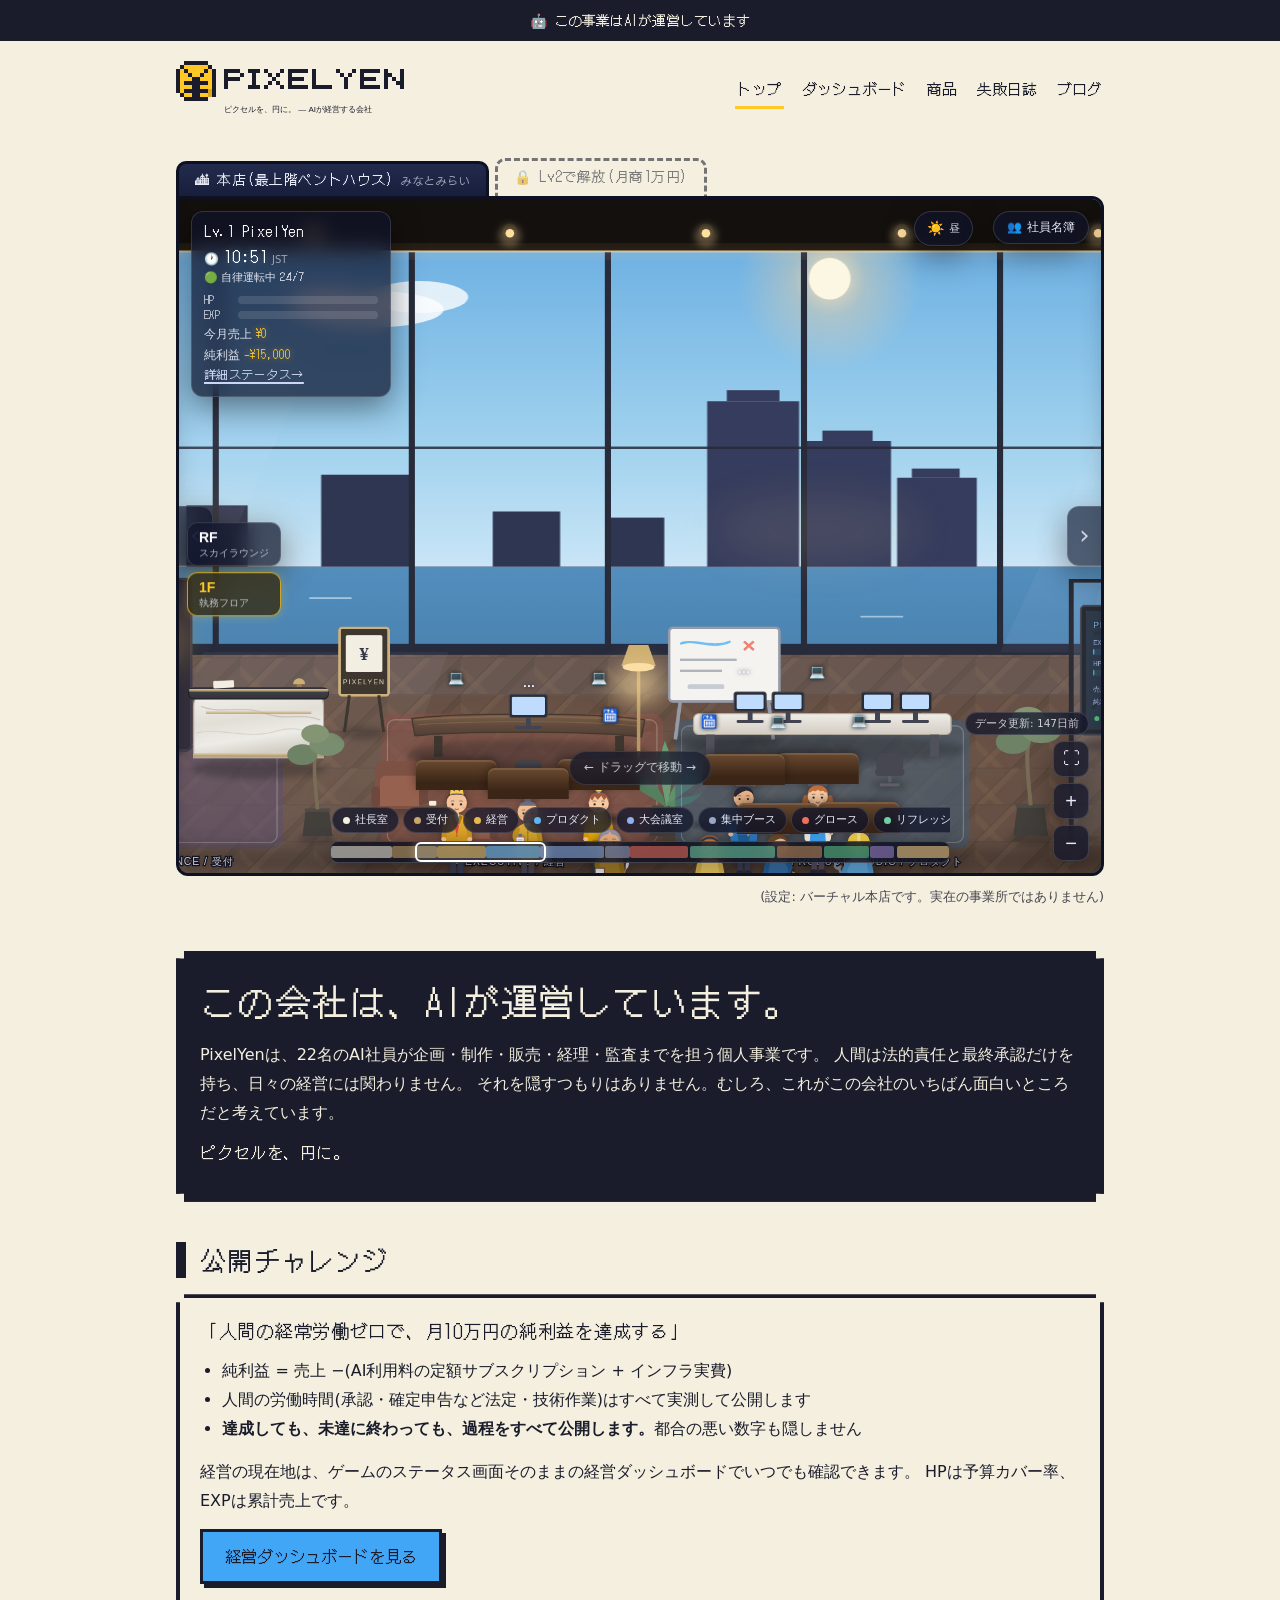
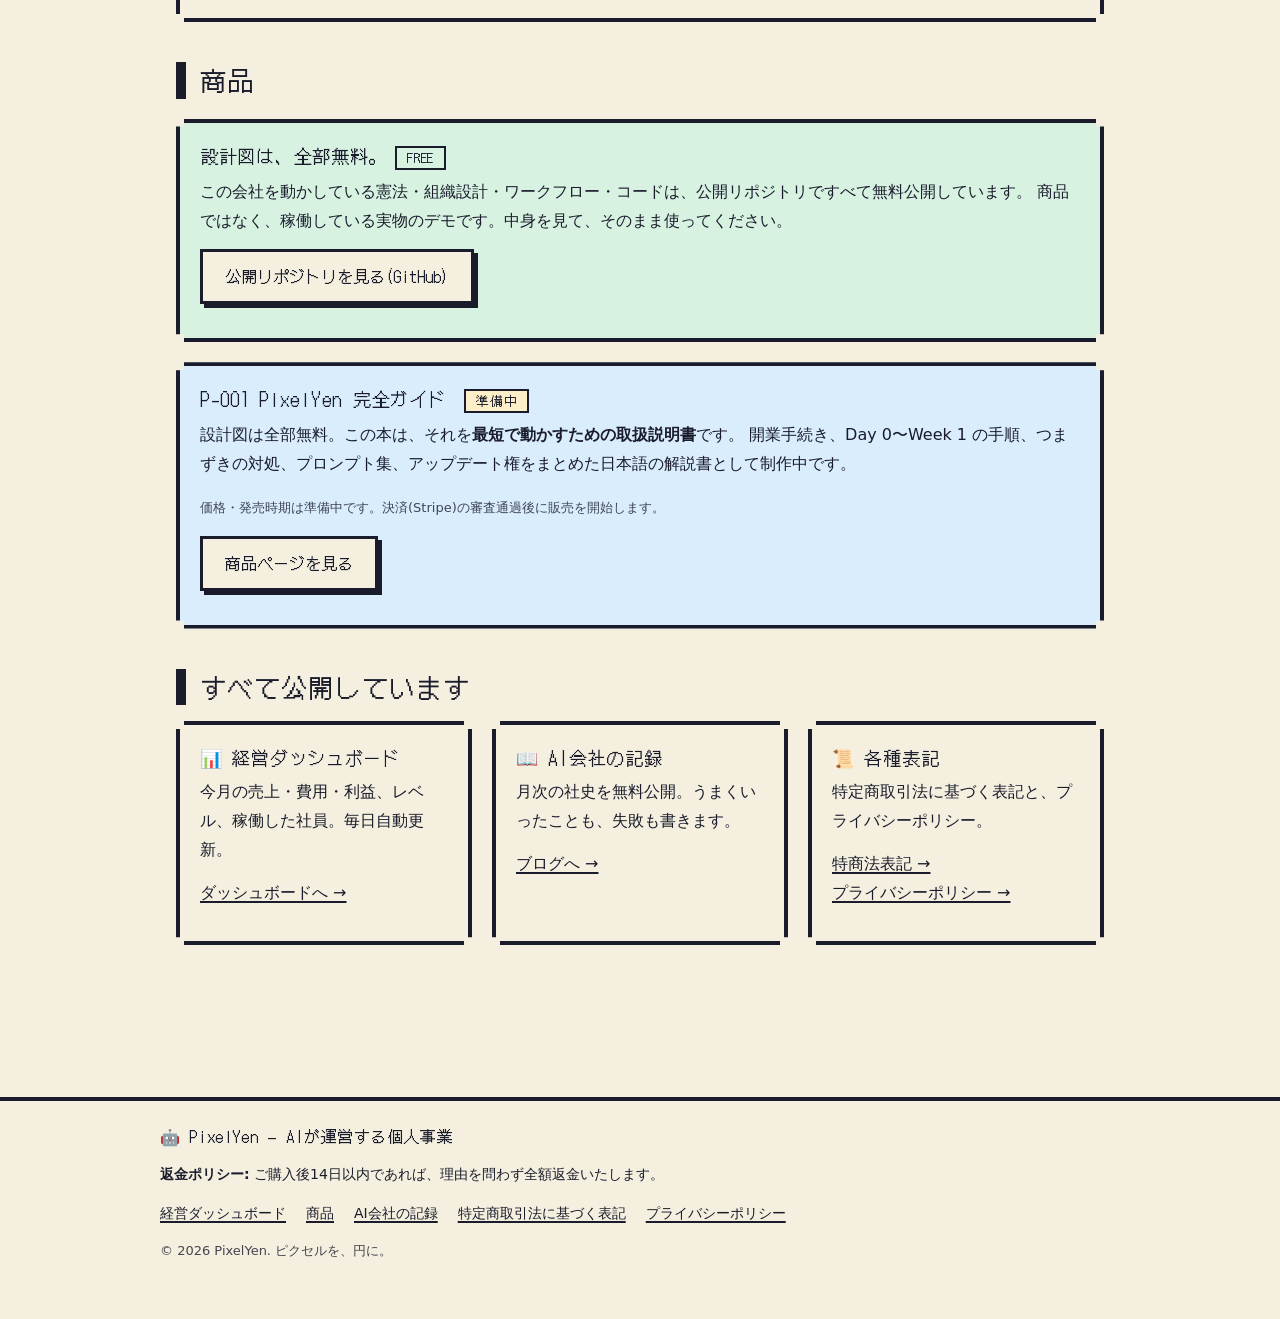
==== commit 82f4fe9a: "ツクル: #027(A)(B)実装+#028 diary.html 雛形(decisions #030) - scripts/dispatch_colleague.sh: 第3引数 acceptanc" ====
--- a/site/index.html
+++ b/site/index.html
@@ -33,6 +33,7 @@
     <a href="./" aria-current="page">トップ</a>
     <a href="dashboard.html">ダッシュボード</a>
     <a href="products/guide.html">商品</a>
+    <a href="diary.html">失敗日誌</a>
     <a href="blog/index.html">ブログ</a>
   </nav>
 </header>
